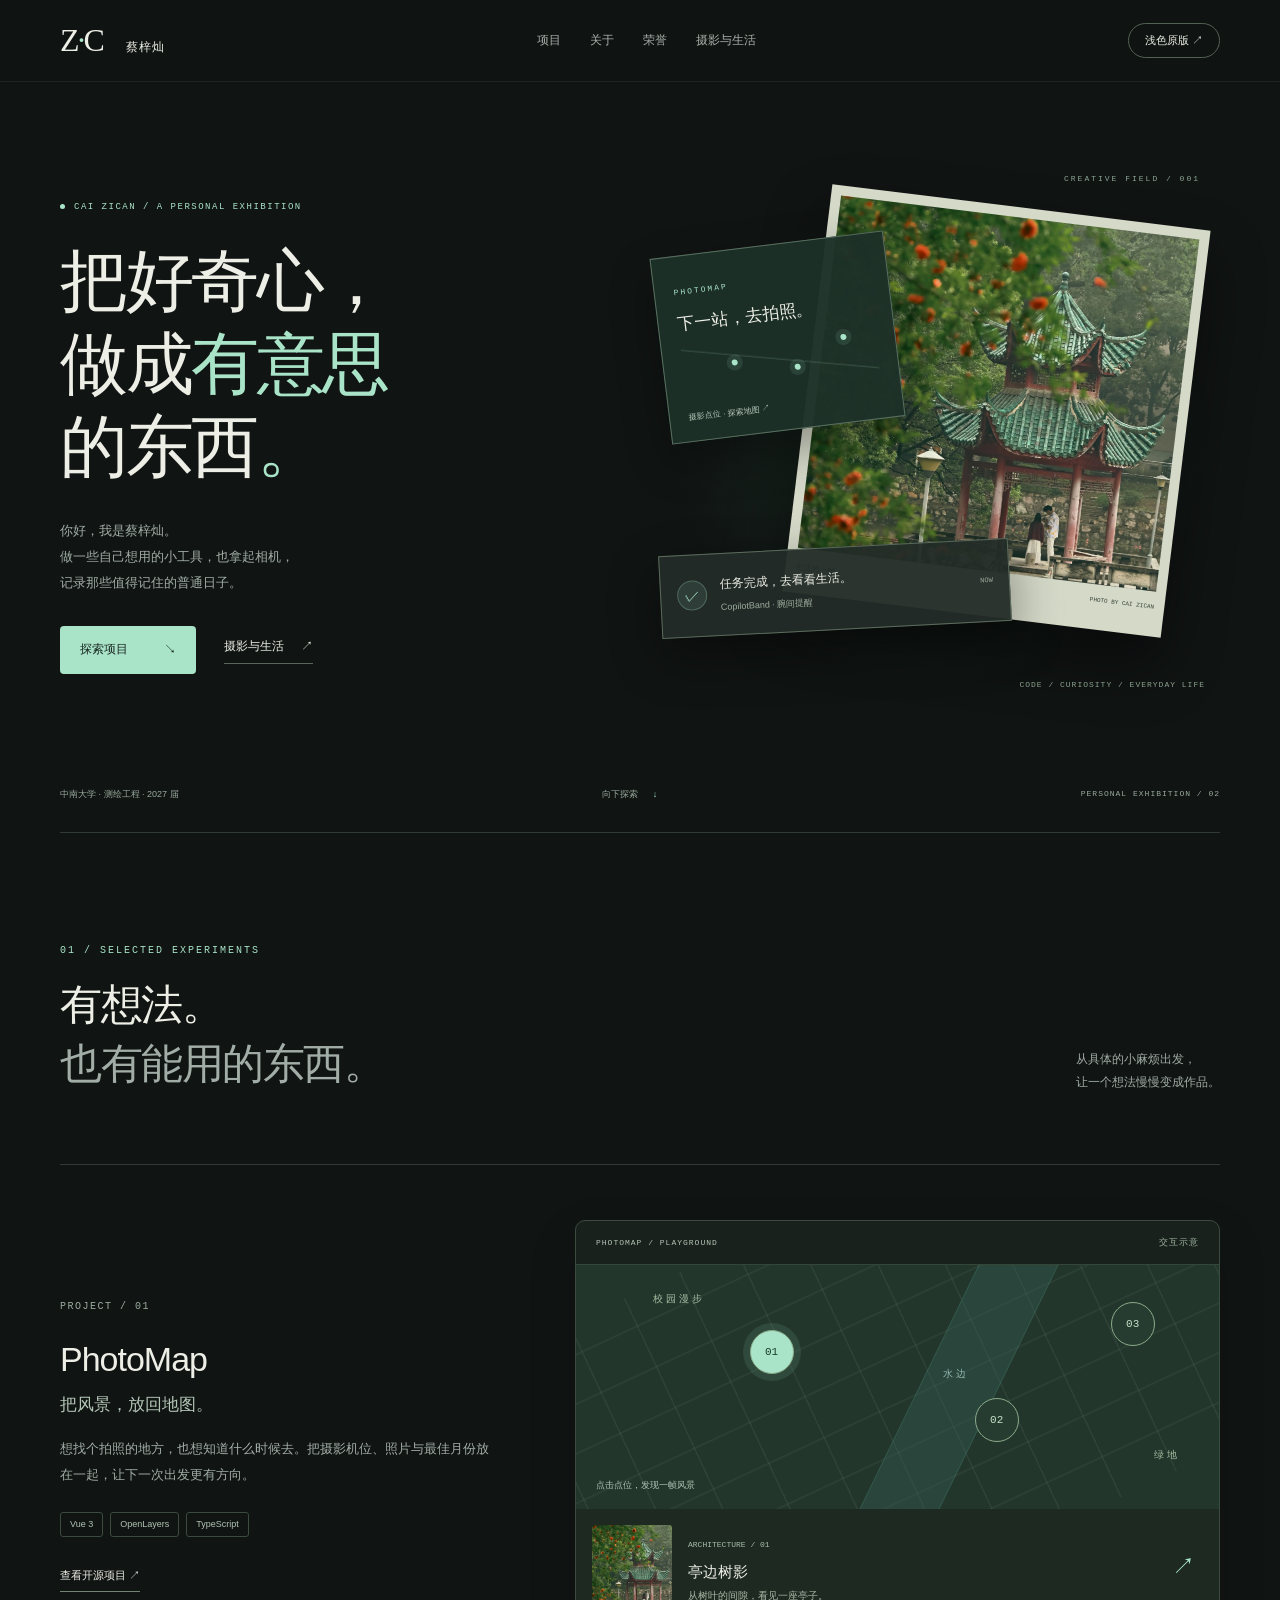
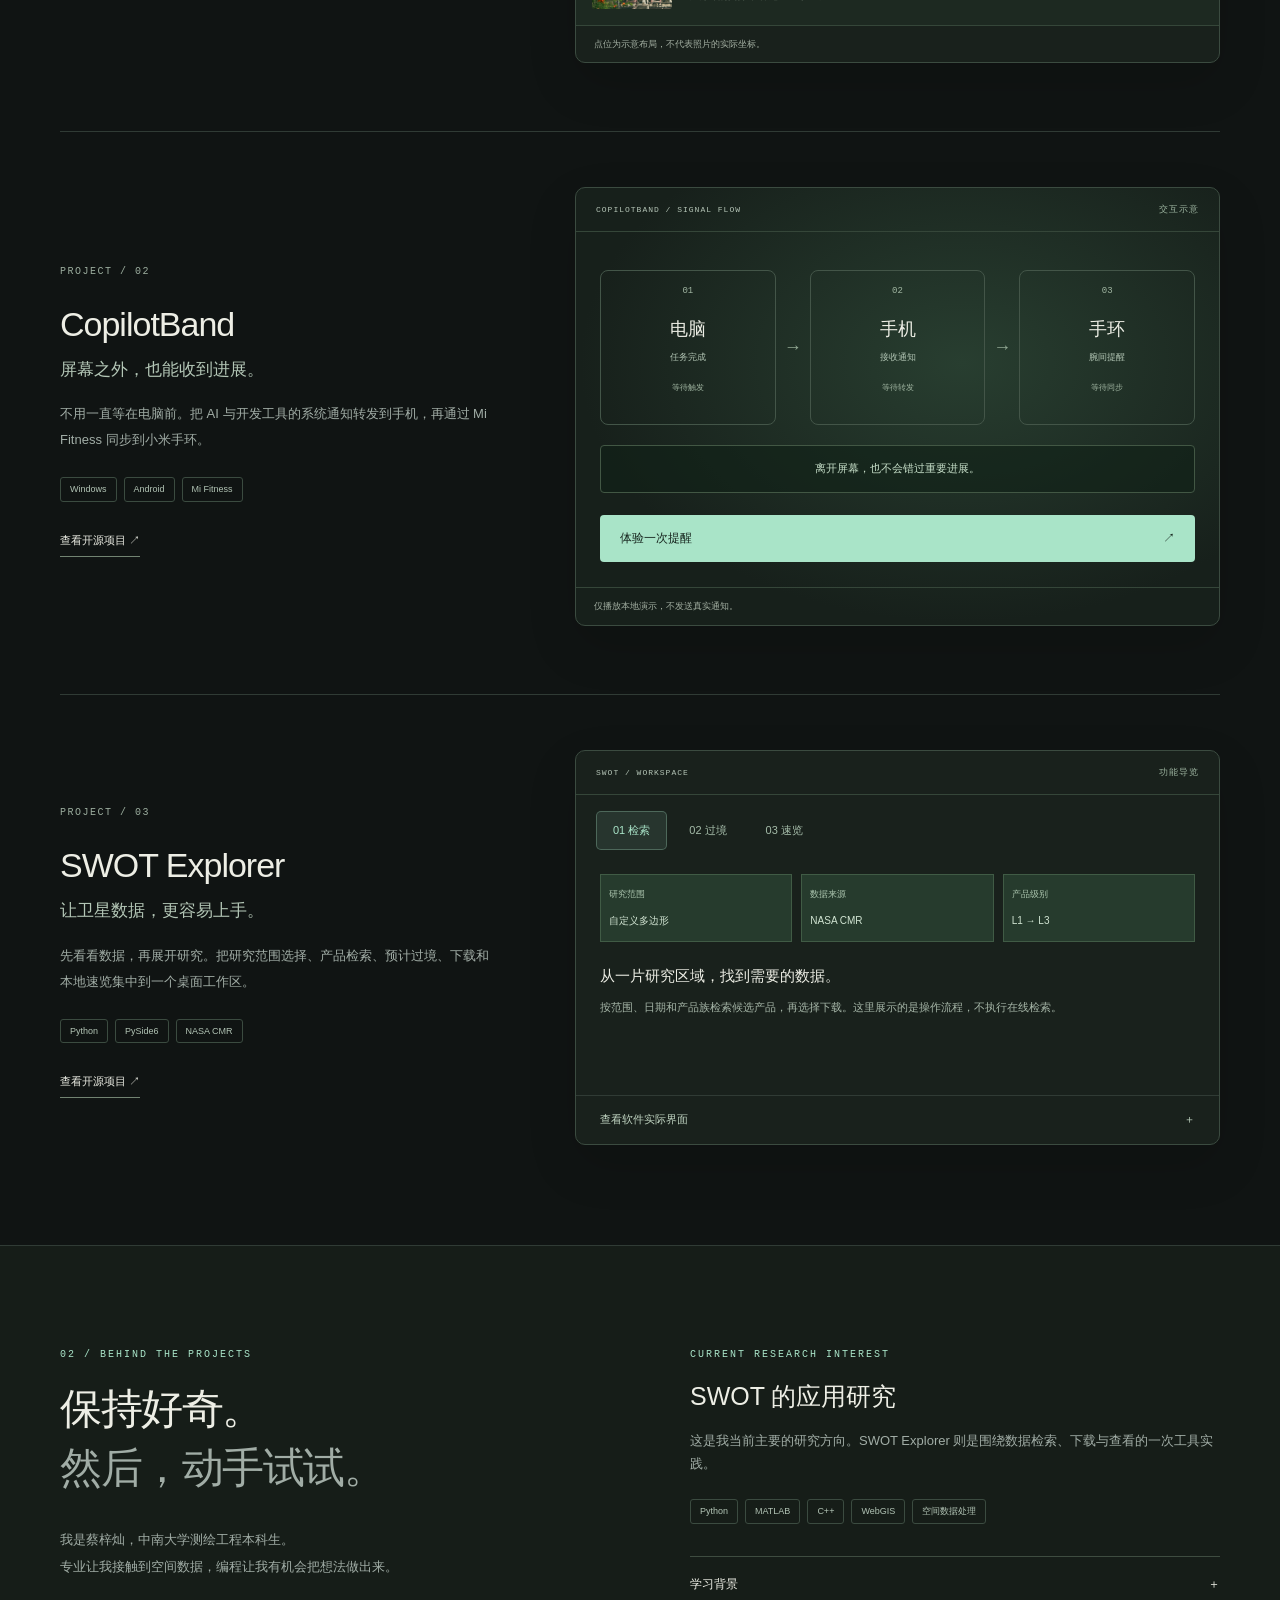
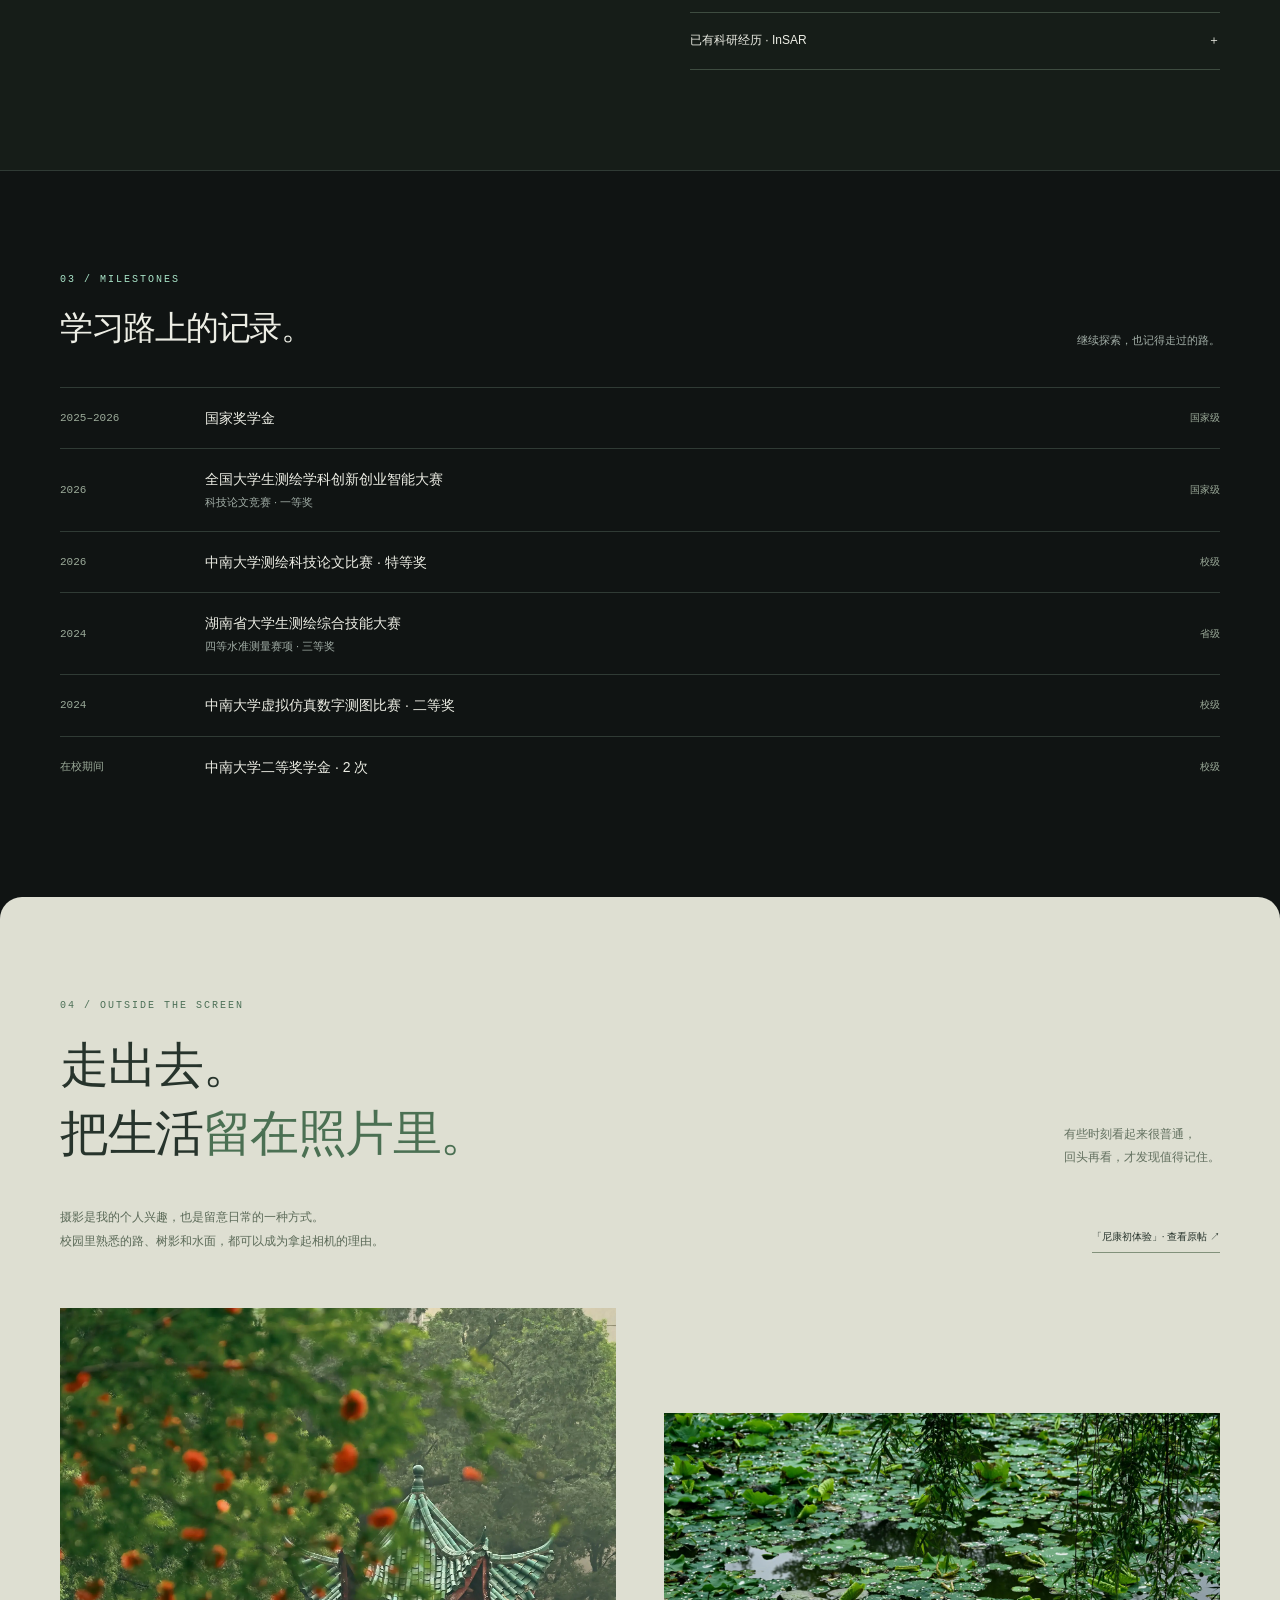
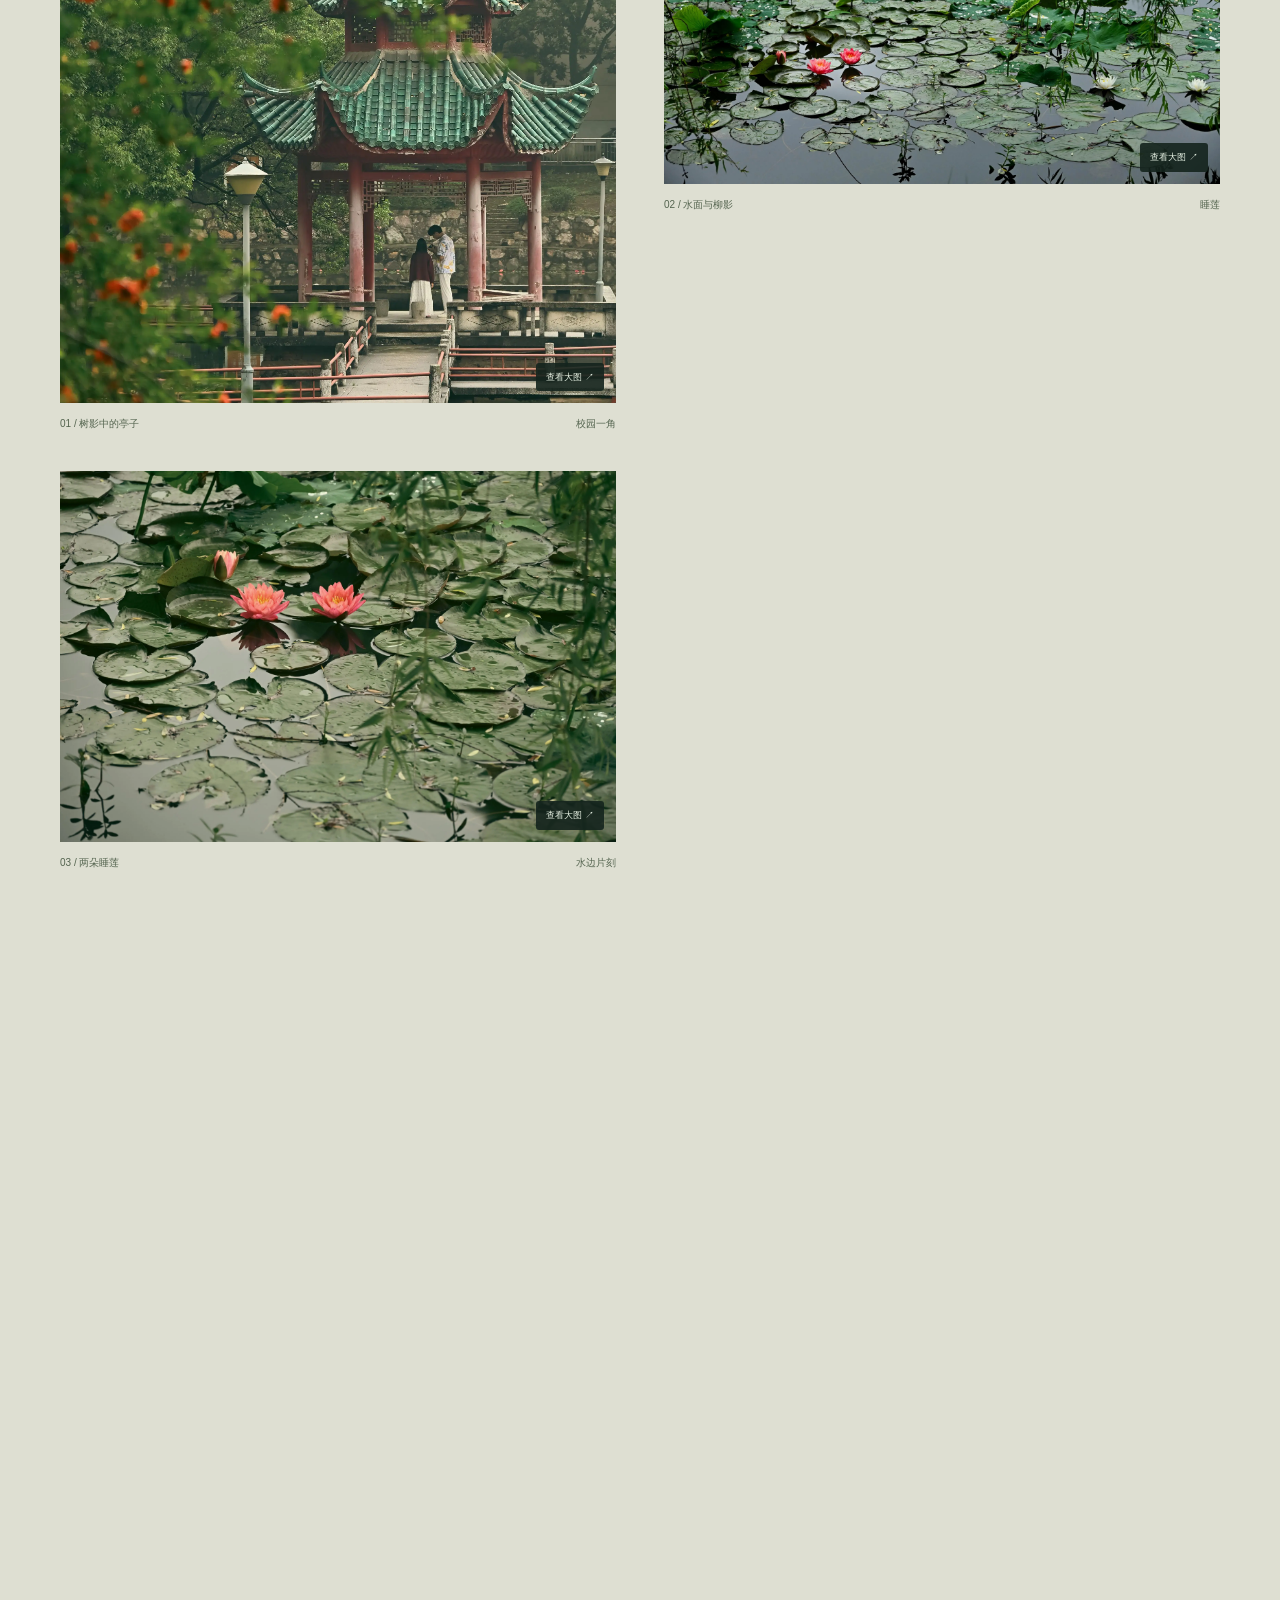
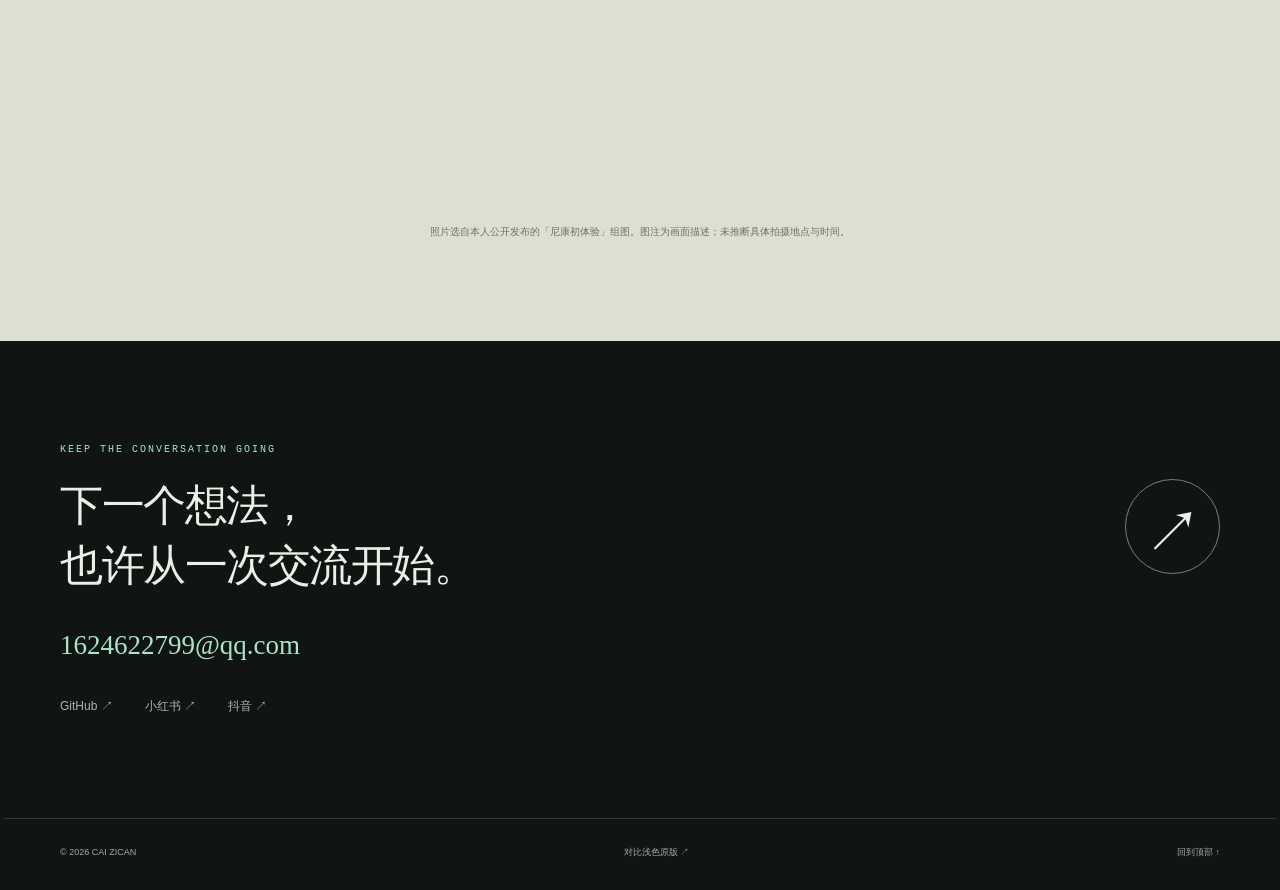
==== index.html @ 519576d7 "Publish interactive personal homepage and photography gallery" ====
<!doctype html>
<html lang="zh-CN">
<head>
<meta charset="utf-8"><meta name="viewport" content="width=device-width,initial-scale=1">
<title>蔡梓灿 · 好奇心的展厅</title><meta name="description" content="蔡梓灿的个人展厅：小工具与开源项目、SWOT 应用研究，以及摄影与生活记录。">
<meta name="theme-color" content="#101413"><link rel="icon" href="favicon.svg"><link rel="stylesheet" href="exhibition.css"><script src="exhibition.js" defer></script>
</head>
<body>
<a class="skip" href="#main">跳至正文</a><div class="reading-progress" aria-hidden="true"></div>
<header class="site-header"><a class="brand" href="#home" aria-label="蔡梓灿，回到首页">Z<span>·</span>C <small>蔡梓灿</small></a><nav aria-label="章节导航"><a href="#projects">项目</a><a href="#about">关于</a><a href="#honors">荣誉</a><a href="#life">摄影与生活</a></nav><a class="version" href="light.html">浅色原版 ↗</a></header>
<main id="main">
<section class="hero shell" id="home"><div class="hero-copy"><p class="eyebrow"><span class="dot"></span> CAI ZICAN / A PERSONAL EXHIBITION</p><h1>把好奇心，<br>做成<span class="italic">有意思</span><br>的东西<span class="mint">。</span></h1><p class="intro">你好，我是蔡梓灿。<br>做一些自己想用的小工具，也拿起相机，<br>记录那些值得记住的普通日子。</p><div class="actions"><a class="button solid" href="#projects">探索项目 <span>↘</span></a><a class="quiet-link" href="#life">摄影与生活 <span>↗</span></a></div></div>
<div class="hero-stage" aria-label="项目与摄影的分层展示"><div class="stage-coordinate mono">CREATIVE FIELD / 001</div><figure class="hero-photo" data-depth="1"><img src="photo-1.webp" alt="绿树与红花掩映中的亭子" width="2160" height="2766" fetchpriority="high"><figcaption><span>生活的一帧</span><span>PHOTO BY CAI ZICAN</span></figcaption></figure><a href="#photomap" class="floating-map" data-depth="-.7"><span class="mono">PHOTOMAP</span><strong>下一站，去拍照。</strong><div class="mini-points" aria-hidden="true"><i></i><i></i><i></i></div><span class="small">摄影点位 · 探索地图 ↗</span></a><a href="#copilotband" class="floating-notification" data-depth=".5"><span class="check">✓</span><span><b>任务完成，去看看生活。</b><small>CopilotBand · 腕间提醒</small></span><span class="mono">NOW</span></a><div class="stage-foot mono">CODE / CURIOSITY / EVERYDAY LIFE</div></div>
<div class="hero-bottom"><span>中南大学 · 测绘工程 · 2027 届</span><span class="scroll-hint">向下探索 <span>↓</span></span><span class="mono">PERSONAL EXHIBITION / 02</span></div></section>
<section class="shell section" id="projects"><div class="section-heading reveal"><div><p class="eyebrow">01 / SELECTED EXPERIMENTS</p><h2>有想法。<br><span class="muted">也有能用的东西。</span></h2></div><p>从具体的小麻烦出发，<br>让一个想法慢慢变成作品。</p></div>
<article class="project reveal" id="photomap"><div class="project-text"><span class="project-no mono">PROJECT / 01</span><h3>PhotoMap<span>把风景，放回地图。</span></h3><p>想找个拍照的地方，也想知道什么时候去。把摄影机位、照片与最佳月份放在一起，让下一次出发更有方向。</p><div class="tags"><span>Vue 3</span><span>OpenLayers</span><span>TypeScript</span></div><a class="repo-link" href="https://github.com/Cai-ZiCan/photomap" target="_blank" rel="noopener noreferrer">查看开源项目 ↗</a></div>
<div class="demo map-demo"><div class="demo-bar"><span>PHOTOMAP / PLAYGROUND</span><span class="demo-label">交互示意</span></div><div class="map-field"><div class="map-grid" aria-hidden="true"></div><span class="map-water" aria-hidden="true"></span><span class="map-area area-a">校园漫步</span><span class="map-area area-b">水边</span><span class="map-area area-c">绿地</span><div class="map-controls" role="group" aria-label="选择示意摄影点位"><button class="map-pin pin-a" data-place="0" aria-pressed="true" aria-label="查看亭边树影">01</button><button class="map-pin pin-b" data-place="1" aria-pressed="false" aria-label="查看水面睡莲">02</button><button class="map-pin pin-c" data-place="2" aria-pressed="false" aria-label="查看柳影之间">03</button></div><span class="map-instruction">点击点位，发现一帧风景</span></div><div class="place-card"><img id="place-image" src="photo-1.webp" alt="亭子与树影" width="2160" height="2766" loading="lazy"><div aria-live="polite"><span class="mono" id="place-kind">ARCHITECTURE / 01</span><h4 id="place-title">亭边树影</h4><p id="place-description">从树叶的间隙，看见一座亭子。</p></div><a href="#life" aria-label="前往摄影画廊">↗</a></div><p class="demo-note">点位为示意布局，不代表照片的实际坐标。</p></div></article>
<article class="project reveal" id="copilotband"><div class="project-text"><span class="project-no mono">PROJECT / 02</span><h3>CopilotBand<span>屏幕之外，也能收到进展。</span></h3><p>不用一直等在电脑前。把 AI 与开发工具的系统通知转发到手机，再通过 Mi Fitness 同步到小米手环。</p><div class="tags"><span>Windows</span><span>Android</span><span>Mi Fitness</span></div><a class="repo-link" href="https://github.com/Cai-ZiCan/CopilotBand" target="_blank" rel="noopener noreferrer">查看开源项目 ↗</a></div>
<div class="demo notification-demo"><div class="demo-bar"><span>COPILOTBAND / SIGNAL FLOW</span><span class="demo-label">交互示意</span></div><div class="signal-flow"><div class="device" data-step="0"><span class="device-number mono">01</span><strong>电脑</strong><small>任务完成</small><span class="device-status">等待触发</span></div><span class="connector" aria-hidden="true">→</span><div class="device" data-step="1"><span class="device-number mono">02</span><strong>手机</strong><small>接收通知</small><span class="device-status">等待转发</span></div><span class="connector" aria-hidden="true">→</span><div class="device" data-step="2"><span class="device-number mono">03</span><strong>手环</strong><small>腕间提醒</small><span class="device-status">等待同步</span></div></div><div class="notification-message" role="status" id="notification-status">离开屏幕，也不会错过重要进展。</div><button id="notify-button" class="button solid" type="button">体验一次提醒 <span>↗</span></button><p class="demo-note">仅播放本地演示，不发送真实通知。</p></div></article>
<article class="project reveal" id="swot"><div class="project-text"><span class="project-no mono">PROJECT / 03</span><h3>SWOT Explorer<span>让卫星数据，更容易上手。</span></h3><p>先看看数据，再展开研究。把研究范围选择、产品检索、预计过境、下载和本地速览集中到一个桌面工作区。</p><div class="tags"><span>Python</span><span>PySide6</span><span>NASA CMR</span></div><a class="repo-link" href="https://github.com/Cai-ZiCan/SWOT_Explorer" target="_blank" rel="noopener noreferrer">查看开源项目 ↗</a></div>
<div class="demo swot-demo"><div class="demo-bar"><span>SWOT / WORKSPACE</span><span class="demo-label">功能导览</span></div><div class="swot-tabs" role="tablist" aria-label="SWOT 功能演示"><button type="button" role="tab" id="tab-search" aria-controls="panel-search" aria-selected="true">01 检索</button><button type="button" role="tab" id="tab-orbit" aria-controls="panel-orbit" aria-selected="false" tabindex="-1">02 过境</button><button type="button" role="tab" id="tab-preview" aria-controls="panel-preview" aria-selected="false" tabindex="-1">03 速览</button></div><div class="swot-panels"><div class="swot-panel" role="tabpanel" id="panel-search" aria-labelledby="tab-search" tabindex="0"><div class="query-preview"><span>研究范围 <b>自定义多边形</b></span><span>数据来源 <b>NASA CMR</b></span><span>产品级别 <b>L1 → L3</b></span></div><h4>从一片研究区域，找到需要的数据。</h4><p>按范围、日期和产品族检索候选产品，再选择下载。这里展示的是操作流程，不执行在线检索。</p></div><div class="swot-panel" role="tabpanel" id="panel-orbit" aria-labelledby="tab-orbit" tabindex="0" hidden><div class="orbit-preview"><span>研究范围</span><span class="orbit-line"></span><span>参考轨道</span></div><h4>知道何时经过，也知道预测的边界。</h4><p>结合参考轨道查看预计过境，支持 Cycle / Pass 与时间信息。几何覆盖不保证获得有效观测。</p></div><div class="swot-panel" role="tabpanel" id="panel-preview" aria-labelledby="tab-preview" tabindex="0" hidden><div class="quality-preview"><span>变量选择</span><span>质量筛选</span><span>GIS 导出</span></div><h4>先读懂数据，再进入分析。</h4><p>速览本地产品，调整变量、质量等级和色带，按产品类型导出数据。L1B HR SLC 显示不代表逐像元地理编码。</p></div></div><details class="software-shot"><summary>查看软件实际界面 <span>＋</span></summary><figure><img src="https://raw.githubusercontent.com/Cai-ZiCan/SWOT_Explorer/main/docs/images/swot_data_explorer_main.png" alt="SWOT Explorer 实际软件界面" loading="lazy" width="960" height="640"><figcaption>项目仓库中的实际运行截图 · <a href="https://github.com/Cai-ZiCan/SWOT_Explorer" target="_blank" rel="noopener noreferrer">前往仓库查看 ↗</a></figcaption></figure></details></div></article>
</section>
<section class="about-section section" id="about"><div class="shell about-grid"><div class="reveal"><p class="eyebrow">02 / BEHIND THE PROJECTS</p><h2>保持好奇。<br><span class="muted">然后，动手试试。</span></h2><p class="about-intro">我是蔡梓灿，中南大学测绘工程本科生。<br>专业让我接触到空间数据，编程让我有机会把想法做出来。</p></div><div class="about-info reveal"><p class="eyebrow">CURRENT RESEARCH INTEREST</p><h3>SWOT 的应用研究</h3><p>这是我当前主要的研究方向。SWOT Explorer 则是围绕数据检索、下载与查看的一次工具实践。</p><div class="skills"><span>Python</span><span>MATLAB</span><span>C++</span><span>WebGIS</span><span>空间数据处理</span></div><details><summary>学习背景 <span>＋</span></summary><p>中南大学 · 地球科学与信息物理学院<br>测绘工程本科 · 2023.09—2027.06<br>加权平均 89.38 / 100，专业排名 4 / 50（截至 2026.09）。</p></details><details><summary>已有科研经历 · InSAR <span>＋</span></summary><h4>基于 ICA 的 InSAR 地表三维形变测量</h4><p>2025.04—2026.04 · 指导教师：胡俊 · 论文第二作者。<br>参与 SAR 时序处理与 GNSS 约束的大气改正，独立完成 ICA 分量识别和三维形变重构，并撰写文献综述与结果分析。</p></details></div></div></section>
<section id="honors" class="shell section honors"><div class="section-heading reveal"><div><p class="eyebrow">03 / MILESTONES</p><h2>学习路上的记录。</h2></div><span class="muted small">继续探索，也记得走过的路。</span></div><div class="honor-list">
<div class="honor reveal"><span>2025–2026</span><h3>国家奖学金</h3><span>国家级</span></div><div class="honor reveal"><span>2026</span><h3>全国大学生测绘学科创新创业智能大赛<small>科技论文竞赛 · 一等奖</small></h3><span>国家级</span></div><div class="honor reveal"><span>2026</span><h3>中南大学测绘科技论文比赛 · 特等奖</h3><span>校级</span></div><div class="honor reveal"><span>2024</span><h3>湖南省大学生测绘综合技能大赛<small>四等水准测量赛项 · 三等奖</small></h3><span>省级</span></div><div class="honor reveal"><span>2024</span><h3>中南大学虚拟仿真数字测图比赛 · 二等奖</h3><span>校级</span></div><div class="honor reveal"><span>在校期间</span><h3>中南大学二等奖学金 · 2 次</h3><span>校级</span></div></div></section>
<section id="life" class="section life"><div class="shell"><div class="section-heading reveal"><div><p class="eyebrow">04 / OUTSIDE THE SCREEN</p><h2>走出去。<br>把生活<span class="italic">留在照片里。</span></h2></div><p>有些时刻看起来很普通，<br>回头再看，才发现值得记住。</p></div><div class="gallery-intro reveal"><p>摄影是我的个人兴趣，也是留意日常的一种方式。<br>校园里熟悉的路、树影和水面，都可以成为拿起相机的理由。</p><a class="quiet-link" href="https://www.douyin.com/note/7641916467142757030" target="_blank" rel="noopener noreferrer">「尼康初体验」· 查看原帖 ↗</a></div><div class="gallery">
<figure class="photo-item portrait reveal"><a href="photo-1.webp" class="photo-open" data-photo="0" aria-label="放大照片：树影中的亭子"><img src="photo-1.webp" alt="绿树红花间的亭子" width="2160" height="2766" loading="lazy"><span class="photo-zoom">查看大图 ↗</span></a><figcaption><span>01 / 树影中的亭子</span><span>校园一角</span></figcaption></figure>
<figure class="photo-item landscape reveal"><a href="photo-2.webp" class="photo-open" data-photo="1" aria-label="放大照片：水面与柳影"><img src="photo-2.webp" alt="柳枝垂在铺满睡莲的水面上" width="3240" height="2160" loading="lazy"><span class="photo-zoom">查看大图 ↗</span></a><figcaption><span>02 / 水面与柳影</span><span>睡莲</span></figcaption></figure>
<figure class="photo-item landscape reveal"><a href="photo-3.webp" class="photo-open" data-photo="2" aria-label="放大照片：两朵睡莲"><img src="photo-3.webp" alt="绿叶间的两朵粉色睡莲" width="3240" height="2160" loading="lazy"><span class="photo-zoom">查看大图 ↗</span></a><figcaption><span>03 / 两朵睡莲</span><span>水边片刻</span></figcaption></figure>
<figure class="photo-item portrait reveal"><a href="photo-4.webp" class="photo-open" data-photo="3" aria-label="放大照片：一朵花的倒影"><img src="photo-4.webp" alt="睡莲、柳枝与水面的倒影" width="2160" height="3240" loading="lazy"><span class="photo-zoom">查看大图 ↗</span></a><figcaption><span>04 / 一朵花的倒影</span><span>日常细节</span></figcaption></figure>
<figure class="photo-item wide reveal"><a href="photo-5.webp" class="photo-open" data-photo="4" aria-label="放大照片：绿叶之间"><img src="photo-5.webp" alt="绿色浮叶之间盛开的浅色睡莲" width="3240" height="2160" loading="lazy"><span class="photo-zoom">查看大图 ↗</span></a><figcaption><span>05 / 绿叶之间</span><span>摄影 / 蔡梓灿</span></figcaption></figure></div><p class="photo-credit">照片选自本人公开发布的「尼康初体验」组图。图注为画面描述；未推断具体拍摄地点与时间。</p></div></section>
<section class="shell contact section" id="contact"><p class="eyebrow">KEEP THE CONVERSATION GOING</p><div class="contact-head"><h2>下一个想法，<br>也许从一次交流开始。</h2><a class="contact-arrow" href="mailto:1624622799@qq.com" aria-label="发送邮件给蔡梓灿">↗</a></div><a class="email" href="mailto:1624622799@qq.com">1624622799@qq.com</a><div class="social-links"><a href="https://github.com/Cai-ZiCan" target="_blank" rel="noopener noreferrer">GitHub ↗</a><a href="https://www.xiaohongshu.com/user/profile/64d9bc89000000000100ffc4" target="_blank" rel="noopener noreferrer">小红书 ↗</a><a href="https://www.douyin.com/user/MS4wLjABAAAAgTbsgI4i6gYciEA3skSuDMQubaynMPA5Y8vrwiQyVZCXJk9zfnZtE-lIKfRC1cLz" target="_blank" rel="noopener noreferrer">抖音 ↗</a></div></section>
</main><footer class="shell"><span>© 2026 CAI ZICAN</span><a href="light.html">对比浅色原版 ↗</a><a href="#home">回到顶部 ↑</a></footer>
<dialog id="lightbox" aria-labelledby="lightbox-title"><div class="lightbox-top"><span id="lightbox-count" class="mono"></span><button id="lightbox-close" type="button" aria-label="关闭大图">关闭 ×</button></div><div class="lightbox-image-wrap"><img id="lightbox-image" alt=""><p id="lightbox-error" hidden>图片暂时无法加载，请查看原帖。</p></div><div class="lightbox-bottom"><button id="photo-prev" type="button" aria-label="上一张照片">← 上一张</button><div><h3 id="lightbox-title"></h3><a href="https://www.douyin.com/note/7641916467142757030" target="_blank" rel="noopener noreferrer">原帖出处 ↗</a></div><button id="photo-next" type="button" aria-label="下一张照片">下一张 →</button></div></dialog>
<noscript><style>.swot-panel[hidden]{display:block!important}.swot-tabs,.map-controls,#notify-button{display:none}</style><p class="noscript-note">当前未启用 JavaScript，项目介绍仍可阅读，摄影作品可点击打开原图。</p></noscript>
</body></html>
---- exhibition.css ----
:root{color-scheme:dark;--bg:#101413;--ink:#edeee5;--muted:#a1ada6;--line:#303b35;--mint:#a9e4c8}*{box-sizing:border-box}html{scroll-behavior:smooth;scroll-padding-top:96px}body{margin:0;background:var(--bg);color:var(--ink);font:15px/1.8 'Segoe UI','Microsoft YaHei',sans-serif}a{color:inherit;text-decoration:none}button{font:inherit;color:inherit;cursor:pointer;border:0}a,button{touch-action:manipulation}a:focus-visible,button:focus-visible,summary:focus-visible,[tabindex]:focus-visible{outline:2px solid var(--mint);outline-offset:5px}h1,h2,h3,h4,p,figure{margin:0}h1,h2,h3,h4{line-height:1.3;font-weight:500}img{display:block;max-width:100%;height:auto}[hidden]{display:none!important}.shell{max-width:1272px;margin:auto;padding-inline:56px}.section{padding-block:100px}.mono,.eyebrow,.project-no{font-family:Consolas,monospace}.eyebrow{font-size:10px;letter-spacing:2px;color:var(--mint)}.muted{color:var(--muted)}.small{font-size:11px}.italic{font-family:Georgia,SimSun,serif;font-weight:400}.mint{color:var(--mint)}.reading-progress{position:fixed;inset:0 0 auto;height:2px;z-index:100;background:var(--mint);transform:scaleX(0);transform-origin:left}.skip{position:fixed;top:-100px;left:20px;background:var(--mint);color:var(--bg);padding:10px;z-index:101}.skip:focus{top:10px}.site-header{position:sticky;top:0;z-index:30;height:82px;padding:0 max(32px,calc((100vw - 1160px)/2));display:flex;justify-content:space-between;align-items:center;gap:25px;background:#101413ed;backdrop-filter:blur(16px);border-bottom:1px solid #ffffff10}.brand{font:32px Georgia,serif;letter-spacing:-2px}.brand>span{color:var(--mint)}.brand small{font:12px 'Microsoft YaHei',sans-serif;margin-left:17px;letter-spacing:1px}.site-header nav{display:flex;gap:29px;font-size:12px;color:#a8b1aa}.site-header nav a:hover,.site-header nav a[aria-current]{color:var(--mint)}.version{font-size:11px;border:1px solid #536153;border-radius:30px;padding:7px 16px;white-space:nowrap}.hero{display:grid;grid-template-columns:1fr 1fr;align-items:center;padding-top:65px;gap:0 40px;min-height:760px}.hero-copy{position:relative;z-index:3}.hero-copy .eyebrow{font-size:9px;letter-spacing:1.5px;display:flex;gap:9px;align-items:center}.dot{width:5px;height:5px;border-radius:50%;background:var(--mint)}h1{font-size:clamp(45px,5.3vw,70px);line-height:1.22;letter-spacing:-2.5px;margin-top:25px;font-weight:550}h1 .italic{color:var(--mint)}.intro{color:var(--muted);font-size:13px;line-height:2;margin-top:29px}.actions{display:flex;align-items:center;gap:28px;margin-top:30px}.button{display:inline-flex;align-items:center;justify-content:space-between;gap:36px;border-radius:4px;padding:13px 20px;font-size:12px;transition:background .2s,transform .2s}.solid{background:var(--mint);color:#17251e}.solid:hover{background:#c4f3d9;transform:translateY(-2px)}.quiet-link{font-size:12px;border-bottom:1px solid #59645a;padding-bottom:6px}.quiet-link span{margin-left:14px}.quiet-link:hover{color:var(--mint)}.hero-stage{position:relative;height:560px;isolation:isolate;--mx:0px;--my:0px}.hero-stage:before{content:'';position:absolute;inset:20px 0;background:radial-gradient(ellipse,#294b3880,transparent 68%);z-index:-1}.stage-coordinate{position:absolute;right:20px;top:16px;font-size:8px;letter-spacing:2px;color:#8da596}.hero-photo{position:absolute;width:68%;height:410px;left:26%;top:50px;background:#d5d9c8;padding:10px;transform:translate(var(--mx),var(--my)) rotate(7deg);box-shadow:0 30px 60px #0007}.hero-photo img{width:100%;height:355px;object-fit:cover;object-position:50% 55%}.hero-photo figcaption{display:flex;justify-content:space-between;gap:6px;font-size:8px;color:#344336;padding-top:12px}.hero-photo figcaption span:last-child{font:6px Consolas,monospace}.floating-map{position:absolute;width:235px;height:187px;left:0;top:88px;border:1px solid #597060;background:#1d3028f5;padding:19px;transform:translate(calc(var(--mx)*-.7),calc(var(--my)*-.7)) rotate(-7deg);box-shadow:0 18px 45px #0005}.floating-map>.mono{font-size:8px;letter-spacing:2px;color:var(--mint)}.floating-map strong{display:block;font-size:17px;font-weight:400;margin-top:7px}.floating-map .small{font-size:8px;color:#bacabd}.mini-points{height:51px;position:relative;background:linear-gradient(12deg,transparent 49%,#5a7e6555 50%,transparent 52%);margin:5px 0}.mini-points i{position:absolute;width:6px;height:6px;background:var(--mint);border-radius:50%;top:20px;left:25%;box-shadow:0 0 0 5px #a9e4c81a}.mini-points i:nth-child(2){left:57%;top:32px}.mini-points i:nth-child(3){left:82%;top:8px}.floating-notification{position:absolute;left:0;bottom:86px;width:350px;background:#222c27f2;border:1px solid #5a6b5b;box-shadow:0 18px 50px #0006;padding:20px 16px;display:flex;align-items:center;gap:13px;transform:translate(calc(var(--mx)*.5),calc(var(--my)*.5)) rotate(-3deg)}.check{background:#a9e4c81a;color:var(--mint);border:1px solid #a9e4c844;border-radius:50%;height:30px;width:30px;text-align:center;line-height:28px}.floating-notification b{display:block;font-size:12px;font-weight:500}.floating-notification small{display:block;font-size:9px;color:#9ead9e;margin-top:3px}.floating-notification>.mono{margin-left:auto;font-size:7px;color:#9da99b}.stage-foot{position:absolute;bottom:24px;right:15px;letter-spacing:1px;font-size:8px;color:#8ca18e}.hero-bottom{grid-column:1/-1;display:flex;align-items:center;justify-content:space-between;gap:20px;color:#99aa9c;border-bottom:1px solid var(--line);padding:29px 0 30px;margin-top:22px;font-size:9px}.hero-bottom .mono{font-size:8px;letter-spacing:1px}.scroll-hint span{margin-left:12px;color:var(--mint)}h2{font-size:42px;letter-spacing:-1.5px;margin-top:16px;line-height:1.4}.section-heading{display:flex;align-items:end;justify-content:space-between;gap:40px;margin-bottom:70px}.section-heading>p{font-size:12px;color:var(--muted);line-height:1.9}.project{display:grid;grid-template-columns:.8fr 1.2fr;gap:85px;align-items:center;padding:55px 0 68px;border-top:1px solid var(--line);scroll-margin-top:100px}.project:last-child{padding-bottom:0}.project-no{font-size:10px;letter-spacing:1.5px;color:#9bad9e}.project-text h3{font-size:34px;letter-spacing:-1px;margin:20px 0}.project-text h3>span{display:block;font-size:17px;color:#b3c6b6;margin-top:13px;letter-spacing:0}.project-text>p{font-size:13px;line-height:2;color:var(--muted)}.tags,.skills{display:flex;gap:7px;flex-wrap:wrap;margin-top:24px}.tags span,.skills span{border:1px solid #3b4b40;padding:3px 9px;border-radius:3px;font-size:9px;color:#b2c4b5}.repo-link{display:inline-block;font-size:11px;margin-top:29px;border-bottom:1px solid #718371;padding-bottom:6px}.repo-link:hover{color:var(--mint)}.demo{min-width:0;border:1px solid #3b4b40;border-radius:10px;overflow:hidden;background:#19211c;box-shadow:0 20px 50px #0002}.demo-bar{display:flex;justify-content:space-between;align-items:center;gap:12px;border-bottom:1px solid #354639;padding:15px 20px;font:8px Consolas,monospace;letter-spacing:1px;color:#b5c5b7}.demo-label{font-family:'Microsoft YaHei',sans-serif;color:#9cb39f;font-size:9px}.map-field{position:relative;height:244px;overflow:hidden;background:#23362c}.map-grid{position:absolute;inset:-30%;background:repeating-linear-gradient(0deg,transparent 0 43px,#a8c8ac14 44px 45px),repeating-linear-gradient(90deg,transparent 0 59px,#a8c8ac14 60px 61px);transform:rotate(-25deg)}.map-water{position:absolute;left:54%;width:72px;top:-60px;bottom:-60px;background:#3a68614d;transform:rotate(26deg);border-inline:1px solid #599e8a33}.map-area{position:absolute;font-size:10px;color:#a8bca2;letter-spacing:3px}.area-a{left:12%;top:25px}.area-b{left:57%;top:100px;color:#95b8b1}.area-c{right:6%;bottom:45px}.map-pin{width:44px;height:44px;border-radius:50%;background:#273c30;color:#c4e0c8;border:1px solid #8aab8b;position:absolute;font:11px Consolas,monospace;transition:background .2s,box-shadow .2s,transform .2s;z-index:2}.map-pin:hover{transform:scale(1.1)}.map-pin[aria-pressed=true]{background:var(--mint);color:#183d27;box-shadow:0 0 0 7px #a9e4c81a}.pin-a{left:27%;top:65px}.pin-b{left:62%;top:133px}.pin-c{right:10%;top:37px}.map-instruction{position:absolute;bottom:15px;left:20px;color:#b1c6b5;font-size:9px}.place-card{padding:16px;display:flex;gap:16px;align-items:center;min-height:114px;background:#1d2921}.place-card img{width:80px;height:84px;object-fit:cover;border-radius:3px;flex-shrink:0}.place-card .mono{font-size:8px;color:#a7bfa9}.place-card h4{font-size:15px;margin:7px 0 5px}.place-card p{font-size:10px;color:#acb8a6}.place-card>a{margin-left:auto;font-size:23px;color:var(--mint);padding:8px}.demo-note{font-size:9px;color:#a4b0a3;padding:10px 18px;border-top:1px solid #354639}.notification-demo{background:radial-gradient(ellipse at 60% 40%,#283e30,#17201b 70%)}.signal-flow{display:flex;align-items:center;justify-content:center;gap:8px;padding:38px 24px 20px}.device{flex:1;min-width:0;border:1px solid #435548;border-radius:8px;min-height:155px;text-align:center;padding:12px 7px;transition:background .25s,border-color .25s,box-shadow .25s}.device-number{display:block;font-size:9px;color:#a1b6a2}.device strong{font-size:18px;display:block;margin-top:14px;font-weight:500}.device small{display:block;font-size:9px;color:#b1c4b3;margin-top:4px}.device-status{font-size:8px;display:block;margin-top:15px;color:#a0b5a1}.device.active{background:#a9e4c816;border-color:#a9e4c8;box-shadow:0 0 25px #a9e4c815}.device.done .device-status{color:var(--mint)}.connector{font-size:18px;color:#92a994}.notification-message{margin:0 24px 22px;padding:13px 10px;border:1px solid #425744;background:#10211699;text-align:center;font-size:11px;min-height:48px;border-radius:4px;color:#c5ddc7}.notification-demo>.button{margin:0 24px 25px;width:calc(100% - 48px)}button:disabled{cursor:wait;opacity:.65}.swot-tabs{display:flex;padding:16px 20px 0;gap:5px}.swot-tabs button{padding:9px 16px;background:transparent;border:1px solid transparent;color:#a5bca9;border-radius:5px;font-size:11px;transition:background .2s}.swot-tabs button[aria-selected=true]{background:#a9e4c81a;color:var(--mint);border-color:#a9e4c84a}.swot-panel{padding:24px;min-height:245px}.swot-panel h4{font-size:15px;margin-top:24px}.swot-panel p{font-size:11px;color:#a5b5a7;line-height:1.9;margin-top:12px}.query-preview{display:flex;gap:9px}.query-preview>span{flex:1;background:#263b2d;padding:11px 8px;font-size:9px;color:#abc5ae;border:1px solid #405b45}.query-preview b{display:block;font-size:10px;font-weight:400;color:#d1e4d2;margin-top:9px}.orbit-preview{display:flex;align-items:center;gap:18px;min-height:65px;font-size:11px;color:#c1d9c7}.orbit-line{height:1px;flex:1;background:var(--mint);position:relative}.orbit-line:after{content:'';position:absolute;top:-4px;left:62%;width:9px;height:9px;border-radius:50%;background:var(--mint);box-shadow:0 0 0 6px #a9e4c815}.quality-preview{display:flex;gap:12px;min-height:65px;align-items:center}.quality-preview span{font-size:11px;border-bottom:2px solid #7ea487;padding:10px}.software-shot{border-top:1px solid var(--line)}summary{cursor:pointer;list-style:none}summary::-webkit-details-marker{display:none}.software-shot summary{padding:14px 24px;font-size:11px;display:flex;justify-content:space-between;color:#c0d4c1}.software-shot figure{padding:0 15px 15px}.software-shot img{width:100%;height:auto}.software-shot figcaption{font-size:9px;color:var(--muted);margin-top:10px}.software-shot figcaption a{text-decoration:underline}.about-section{background:#161d18;border-block:1px solid var(--line)}.about-grid{display:grid;grid-template-columns:1fr 1fr;gap:100px}.about-intro{color:var(--muted);font-size:13px;line-height:2.1;margin-top:28px}.about-info h3{font-size:25px;margin:16px 0}.about-info>p:not(.eyebrow){font-size:13px;color:var(--muted)}.skills{margin-bottom:32px}.about-info details{border-top:1px solid #3e4c40}.about-info details:last-child{border-bottom:1px solid #3e4c40}.about-info summary{display:flex;justify-content:space-between;font-size:12px;padding:17px 0}.about-info details p{font-size:11px;color:var(--muted);line-height:2;padding:0 0 20px}.about-info details h4{font-size:13px;margin-bottom:10px}.about-info details[open] summary span{transform:rotate(45deg)}.honors .section-heading{margin-bottom:36px}.honors h2{font-size:33px}.honor{display:grid;grid-template-columns:120px 1fr 60px;gap:25px;align-items:center;padding:21px 0;border-top:1px solid var(--line)}.honor>span{color:#9baa99;font:11px Consolas,'Microsoft YaHei',monospace}.honor>span:last-child{font-size:10px;text-align:right}.honor h3{font-size:14px;font-weight:400}.honor small{display:block;font-size:11px;color:var(--muted);margin-top:7px}.life{background:#dedfd2;color:#27342c;border-radius:22px 22px 0 0}.life .eyebrow{color:#4d7057}.life h2{font-size:49px}.life .italic{color:#4b7053}.life .section-heading{margin-bottom:36px}.life .section-heading>p{color:#62705f}.gallery-intro{display:flex;justify-content:space-between;align-items:end;gap:30px;margin-bottom:55px}.gallery-intro p{font-size:12px;color:#5b6a58;line-height:2}.gallery-intro .quiet-link{font-size:10px;border-color:#82917b}.gallery-intro .quiet-link:hover{color:#294c36}.gallery{display:grid;grid-template-columns:1fr 1fr;gap:38px 48px;align-items:start}.photo-item{min-width:0}.photo-item:nth-child(2){margin-top:105px}.photo-item:nth-child(4){margin-top:80px}.photo-item.wide{grid-column:1/-1;max-width:780px;width:100%;margin:5px auto 0}.photo-open{display:block;position:relative;overflow:hidden;background:#bdc6b4}.photo-open img{width:100%;height:auto;transition:transform .55s;object-fit:cover}.photo-item.portrait img{aspect-ratio:4/5}.photo-item.landscape img{aspect-ratio:3/2}.photo-item.wide img{aspect-ratio:16/9}.photo-open:hover img{transform:scale(1.035)}.photo-zoom{position:absolute;right:12px;bottom:12px;padding:6px 10px;border-radius:3px;background:#14241de6;color:#e3eee0;font-size:9px}.photo-item figcaption{display:flex;justify-content:space-between;font-size:10px;color:#54644f;margin-top:12px;gap:12px}.photo-credit{font-size:10px;text-align:center;color:#68745f;margin-top:35px}.contact-head{display:flex;align-items:center;justify-content:space-between;gap:35px}.contact h2{font-size:43px}.contact-arrow{font-size:58px;width:95px;height:95px;border:1px solid #6e8772;display:grid;place-items:center;border-radius:50%;transition:background .2s,color .2s}.contact-arrow:hover{background:var(--mint);color:var(--bg)}.email{display:inline-block;font:27px Georgia,serif;color:var(--mint);margin-top:35px;overflow-wrap:anywhere}.social-links{display:flex;gap:32px;margin-top:34px;font-size:12px;color:#a7b8a8}.social-links a:hover{color:var(--mint)}footer{display:flex;justify-content:space-between;gap:20px;border-top:1px solid var(--line);padding-top:25px!important;padding-bottom:30px!important;font-size:9px;color:#9fae9f}.motion-ready .reveal.pending{opacity:0;transform:translateY(18px)}.motion-ready .reveal{transition:opacity .5s ease,transform .5s ease}body.modal-open{overflow:hidden}dialog{background:#101713;border:1px solid #536a55;color:var(--ink);padding:0;width:min(1100px,94vw);max-width:94vw;height:92dvh;max-height:92dvh;border-radius:8px}dialog::backdrop{background:#050b08ed;backdrop-filter:blur(10px)}dialog[open]{display:flex;flex-direction:column}.lightbox-top{display:flex;align-items:center;justify-content:space-between;padding:15px 22px;border-bottom:1px solid #314637;font-size:11px}.lightbox-top button,.lightbox-bottom button{padding:10px 15px;border:1px solid #4f6957;border-radius:4px;background:#203328;color:#deecdf;font-size:12px}.lightbox-image-wrap{flex:1;min-height:0;padding:16px;display:flex;align-items:center;justify-content:center}.lightbox-image-wrap img{width:100%;height:100%;object-fit:contain}.lightbox-bottom{display:flex;align-items:center;justify-content:space-between;gap:20px;padding:15px 22px;border-top:1px solid #314637}.lightbox-bottom>div{text-align:center}.lightbox-bottom h3{font-size:14px}.lightbox-bottom a{font-size:10px;color:#a9c4ae;text-decoration:underline}.noscript-note{padding:15px;text-align:center;color:var(--muted);font-size:12px}.asset-error{display:block;padding:30px;font-size:12px}.image-unavailable img{display:none}.photo-open.image-unavailable{min-height:220px;display:grid;place-items:center}
@media(max-width:1000px){.shell{padding-inline:35px}.hero{gap:20px;min-height:700px}.hero-stage{height:500px}.hero-photo{height:350px;top:55px}.hero-photo img{height:298px}.floating-map{width:190px;height:170px;top:90px}.floating-map strong{font-size:15px}.floating-notification{width:290px;left:-5px;bottom:70px;gap:8px;padding:15px 12px}.floating-notification b{font-size:10px}.stage-foot{font-size:7px}.project{gap:40px;grid-template-columns:.85fr 1.15fr}.about-grid{gap:50px}.project-text h3{font-size:29px}.signal-flow{gap:5px;padding:30px 15px 20px}.section-heading h2{font-size:36px}.hero-copy .eyebrow{font-size:7px}.gallery{gap:28px}}
@media(max-width:700px){html{scroll-padding-top:80px}.shell{padding-inline:22px}.site-header{height:72px;padding:0 20px;gap:15px}.brand{font-size:26px}.brand small,.site-header .version{display:none}.site-header nav{gap:17px;font-size:10px}.hero{grid-template-columns:1fr;padding-top:40px;gap:0;min-height:0}.hero-copy .eyebrow{font-size:8px;letter-spacing:1.4px}h1{font-size:clamp(44px,10.6vw,68px);margin-top:23px;letter-spacing:-1.7px}.intro{font-size:12px;margin-top:24px}.actions{margin-top:25px;gap:24px}.button{font-size:11px;padding:12px 17px}.hero-stage{height:440px;width:min(430px,100%);margin:24px auto 0;--mx:0px!important;--my:0px!important}.hero-photo{width:60%;left:32%;top:48px;height:330px}.hero-photo img{height:278px}.hero-photo figcaption{font-size:7px}.hero-photo figcaption span:last-child{font-size:5px}.floating-map{width:180px;top:82px;left:2%;height:168px}.floating-notification{bottom:40px;left:3%;width:285px}.stage-coordinate{top:10px;font-size:7px}.stage-foot{bottom:0;right:9px;font-size:6px}.hero-bottom{padding-top:30px;padding-bottom:24px;margin-top:8px;font-size:8px}.hero-bottom>.mono{display:none}.section{padding-block:65px}.section-heading{flex-direction:column;align-items:start;gap:22px;margin-bottom:35px}.section-heading h2,h2{font-size:32px}.section-heading>p{font-size:11px}.project{grid-template-columns:1fr;gap:28px;padding:34px 0 42px}.project-text h3{font-size:32px;margin:15px 0}.project-text h3>span{font-size:17px;margin-top:10px}.project-text>p{font-size:12px}.tags{margin-top:18px}.repo-link{margin-top:20px}.demo-bar{padding:13px 16px;font-size:7px}.map-field{height:220px}.place-card{gap:12px;padding:14px}.place-card img{width:66px;height:76px}.place-card p{font-size:9px}.signal-flow{padding:25px 14px 19px;gap:6px}.device{min-height:145px;padding:10px 3px}.device strong{font-size:16px}.device small{font-size:8px}.device-status{font-size:7px}.connector{font-size:14px}.notification-message{margin-inline:16px;font-size:10px}.notification-demo>.button{width:calc(100% - 32px);margin-inline:16px}.swot-panel{padding:20px;min-height:245px}.swot-tabs{padding-inline:15px}.swot-tabs button{padding:9px 13px;font-size:10px}.query-preview{gap:6px}.query-preview>span{font-size:8px;padding:10px 6px}.query-preview b{font-size:9px}.about-grid{grid-template-columns:1fr;gap:36px}.about-intro{font-size:12px;margin-top:20px}.honors .section-heading{gap:16px}.honors h2{font-size:29px}.honor{grid-template-columns:75px 1fr 40px;gap:12px;padding:18px 0}.honor>span,.honor>span:last-child{font-size:9px}.honor h3{font-size:12px;line-height:1.7}.honor small{font-size:10px}.life{border-radius:14px 14px 0 0}.life h2{font-size:34px}.gallery-intro{flex-direction:column;align-items:start;gap:20px;margin-bottom:30px}.gallery-intro p{font-size:11px}.gallery{gap:27px 17px}.photo-item:nth-child(2){margin-top:65px}.photo-item:nth-child(4){margin-top:35px}.photo-item figcaption{font-size:8px;display:block;line-height:1.7;margin-top:8px}.photo-item figcaption span:last-child{display:none}.photo-zoom{font-size:7px;right:6px;bottom:6px;padding:4px 6px}.photo-credit{font-size:9px;text-align:left;margin-top:25px}.contact h2{font-size:28px}.contact-head{gap:18px}.contact-arrow{width:58px;height:58px;font-size:35px;flex-shrink:0}.email{font-size:24px;margin-top:27px}.social-links{font-size:11px;gap:26px}footer{font-size:8px;gap:10px;flex-wrap:wrap}.lightbox-top{padding:10px 12px}.lightbox-bottom{padding:12px 10px;gap:8px}.lightbox-bottom button{font-size:10px;padding:10px}.lightbox-bottom h3{font-size:11px}.lightbox-bottom a{font-size:9px}.lightbox-image-wrap{padding:10px}dialog{height:88dvh}}
@media(prefers-reduced-motion:reduce){html{scroll-behavior:auto}*,*:before,*:after{animation:none!important;transition:none!important}.motion-ready .reveal.pending{opacity:1;transform:none}.hero-stage{--mx:0px!important;--my:0px!important}}
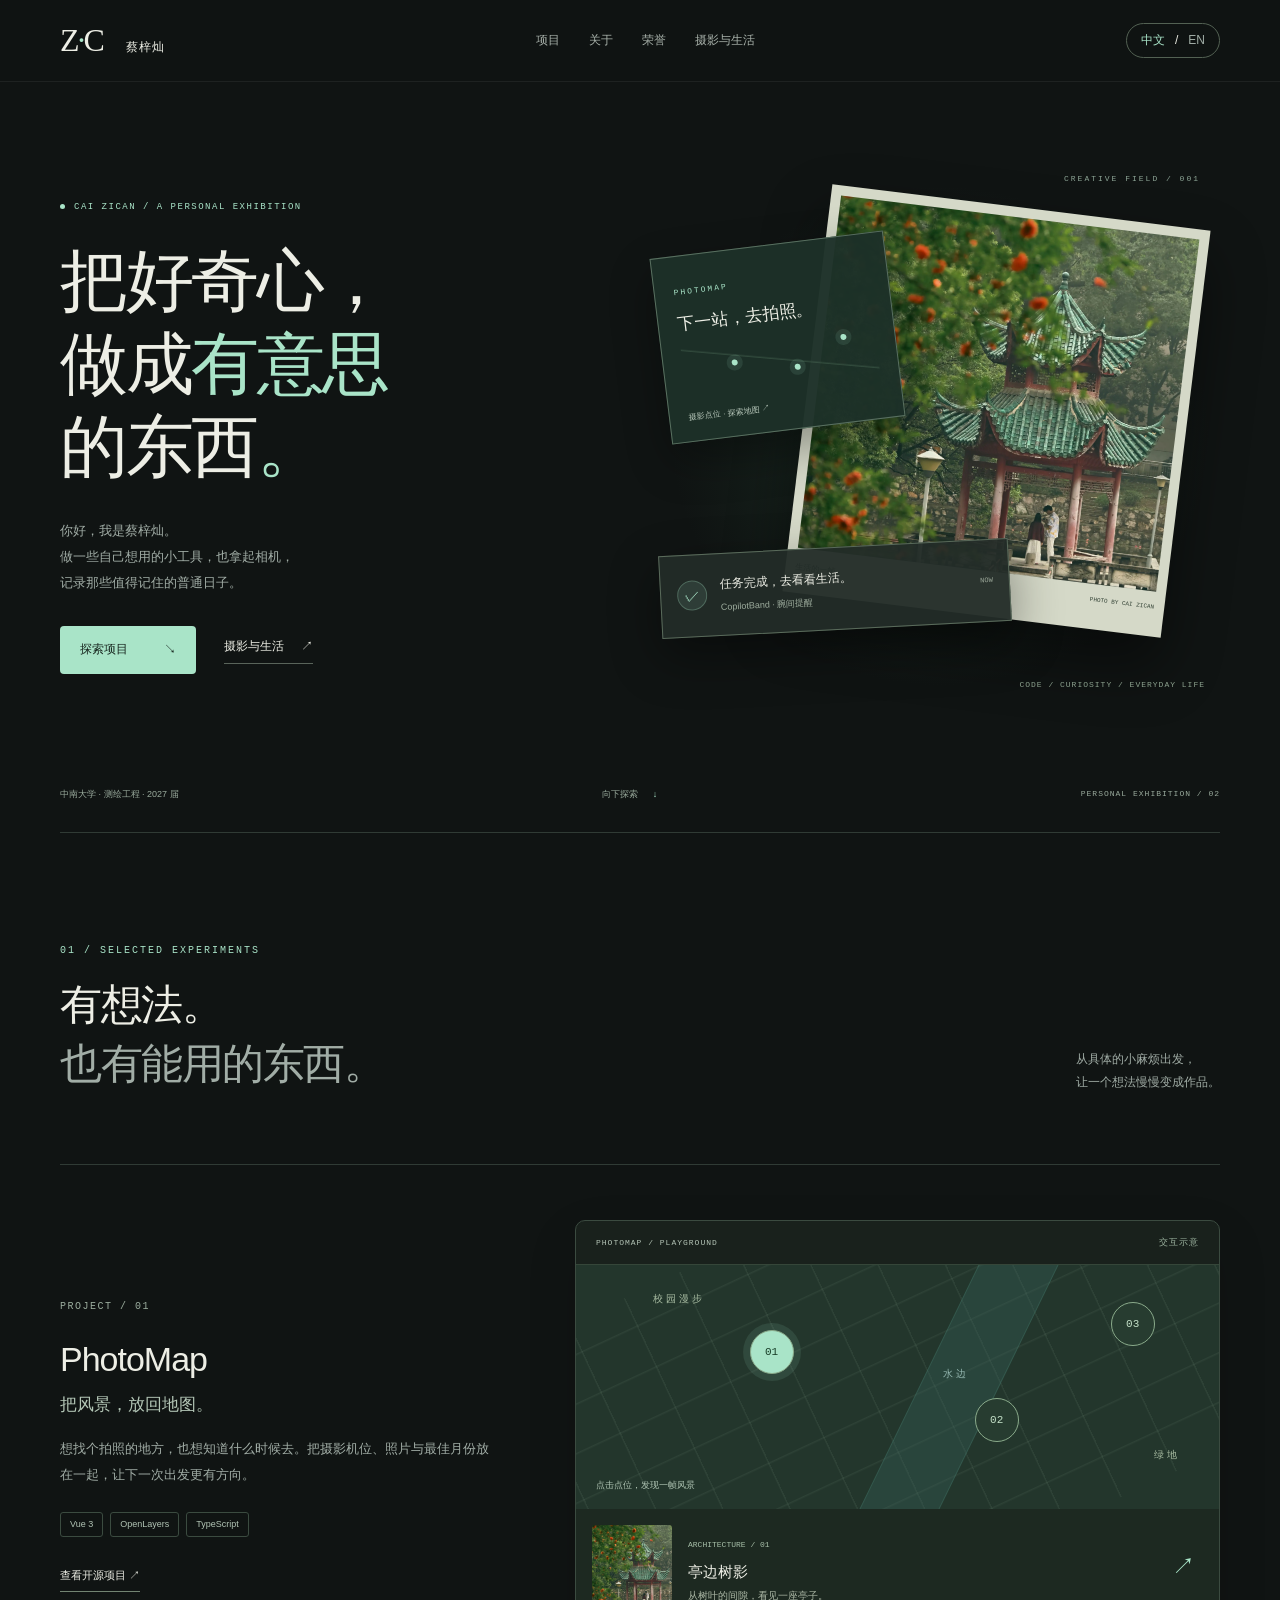
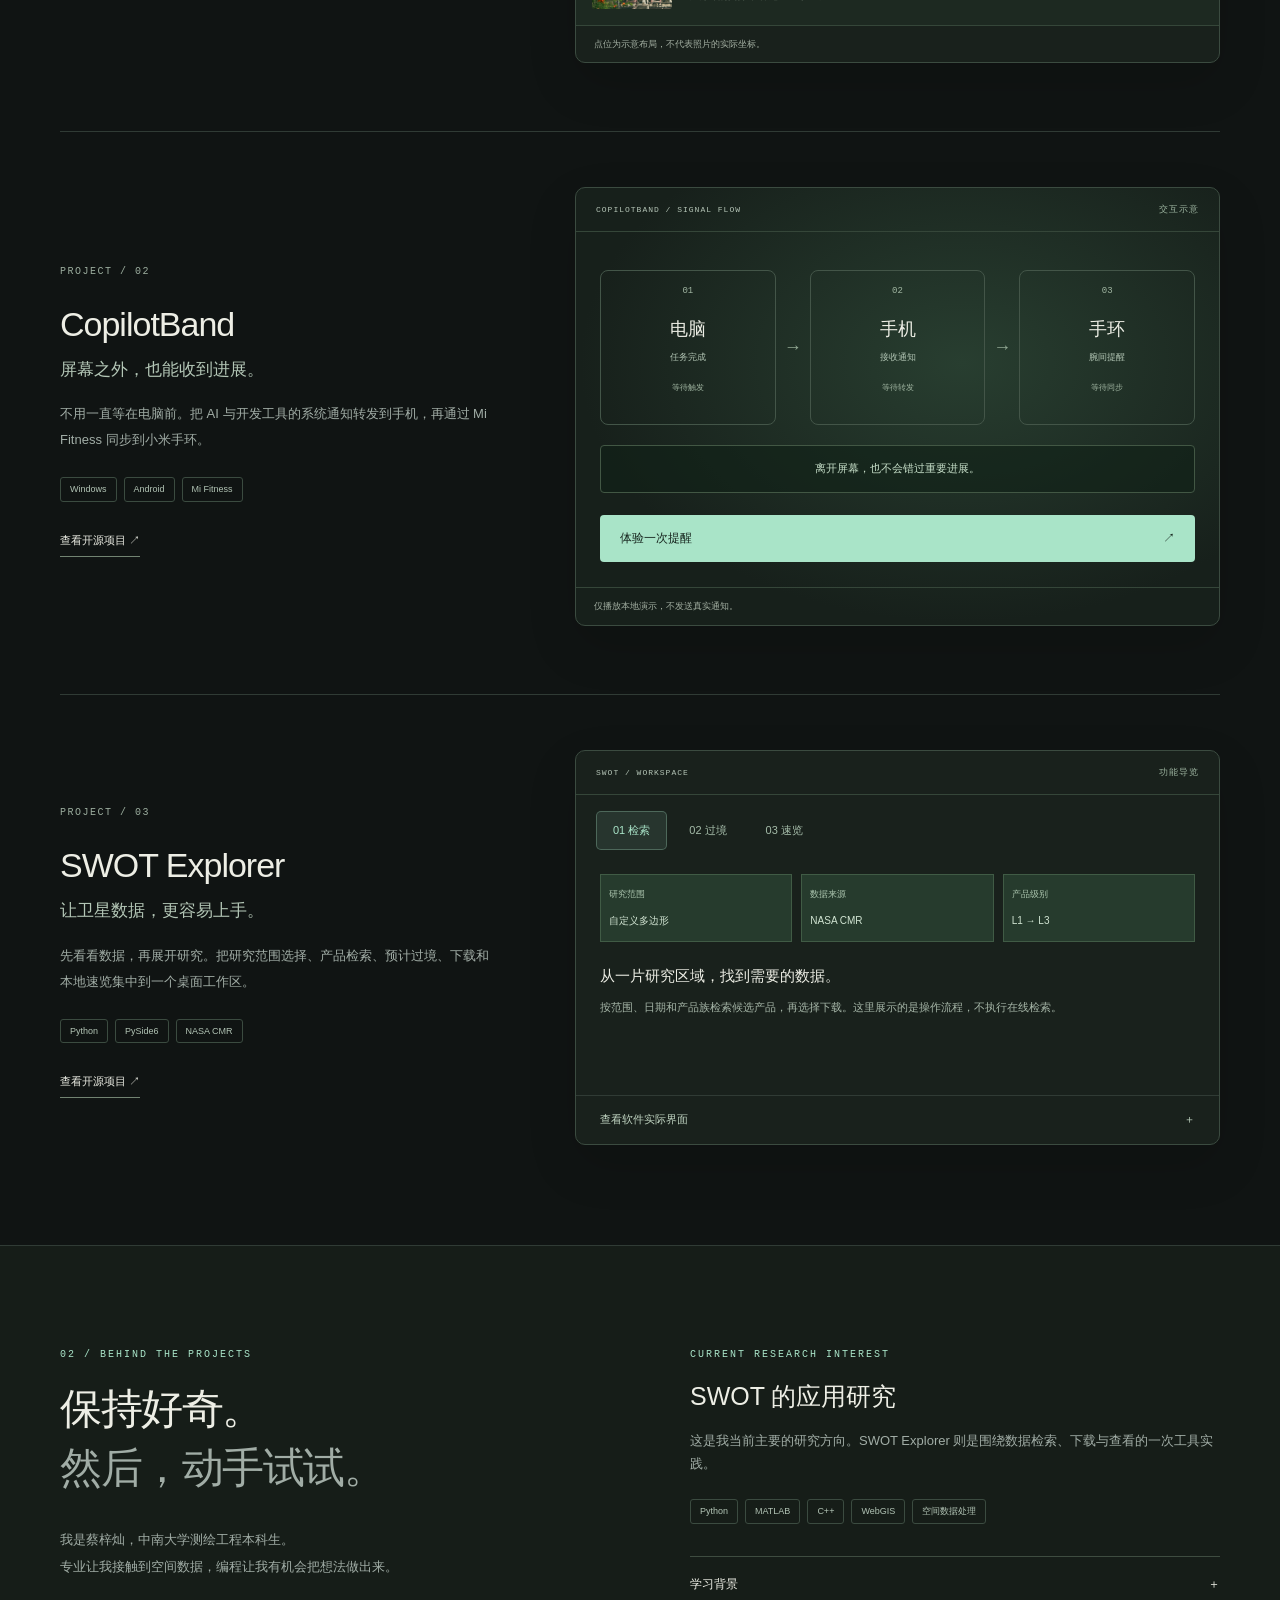
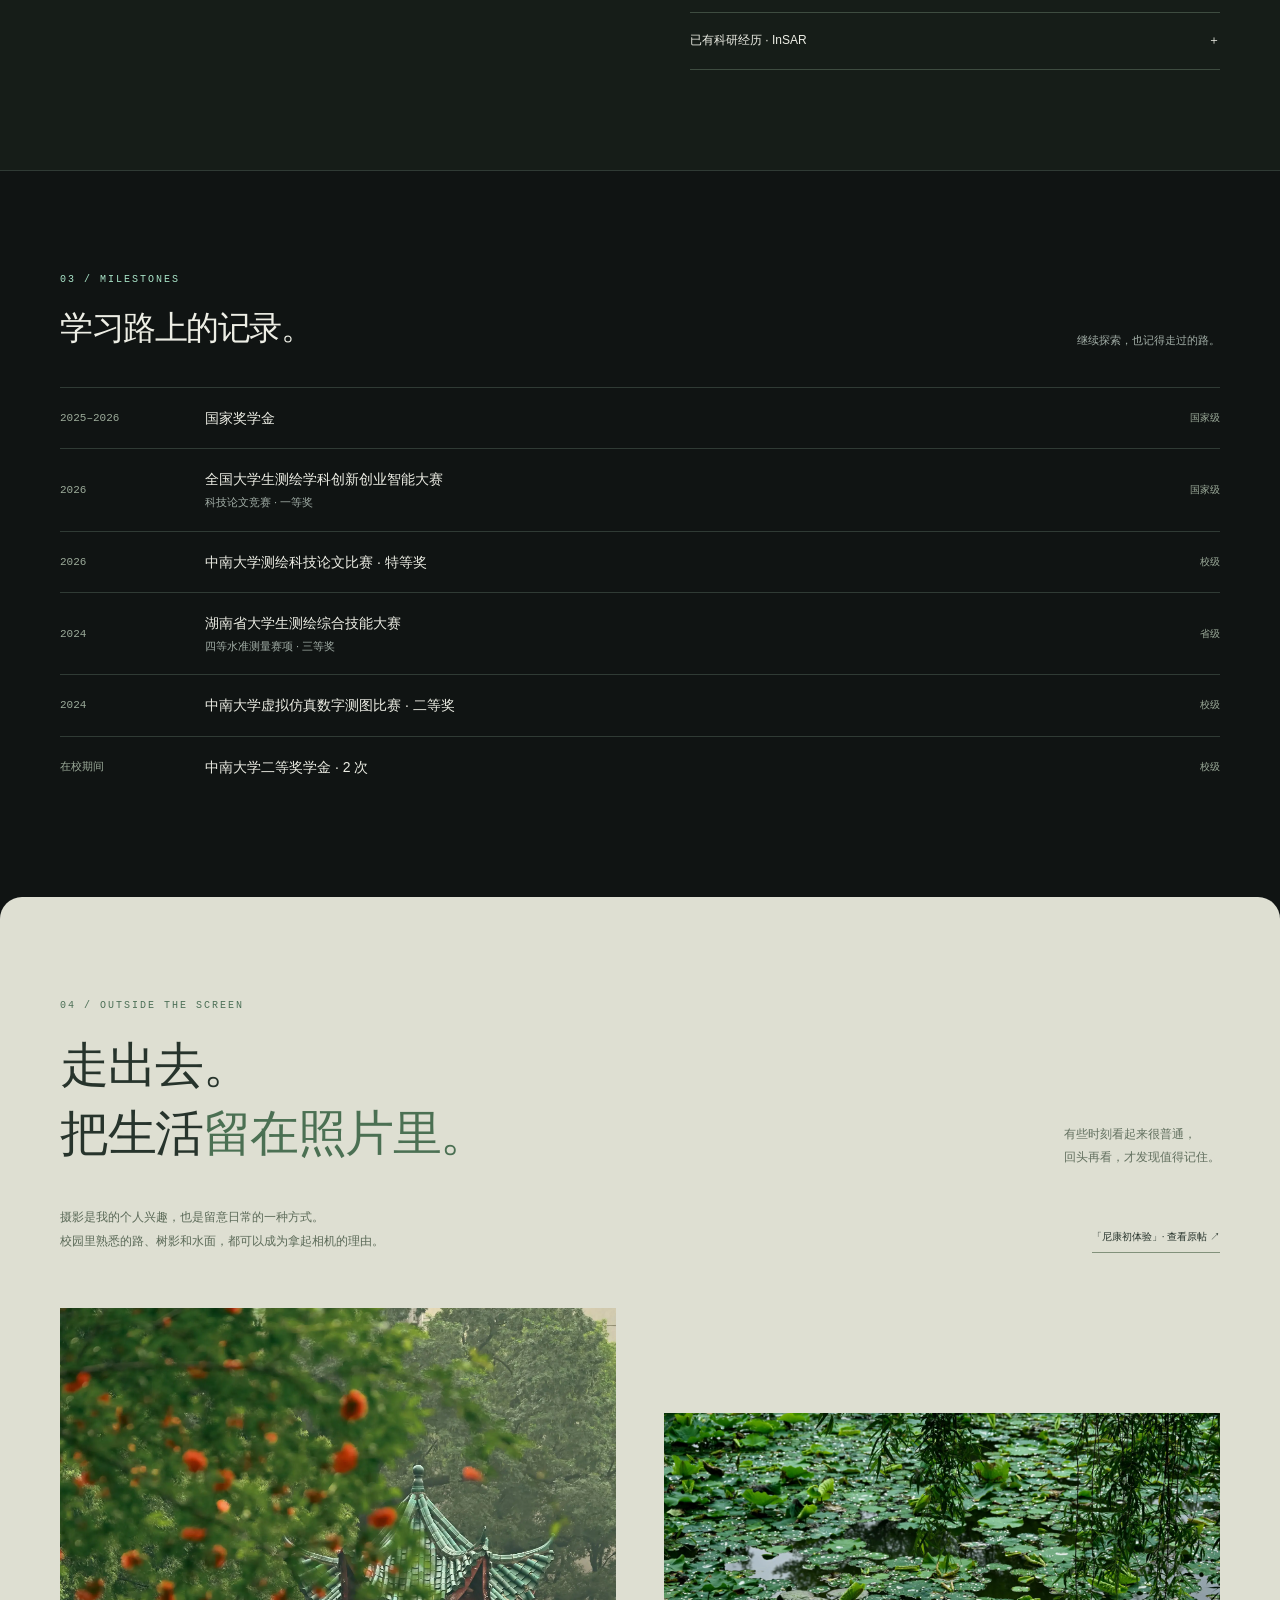
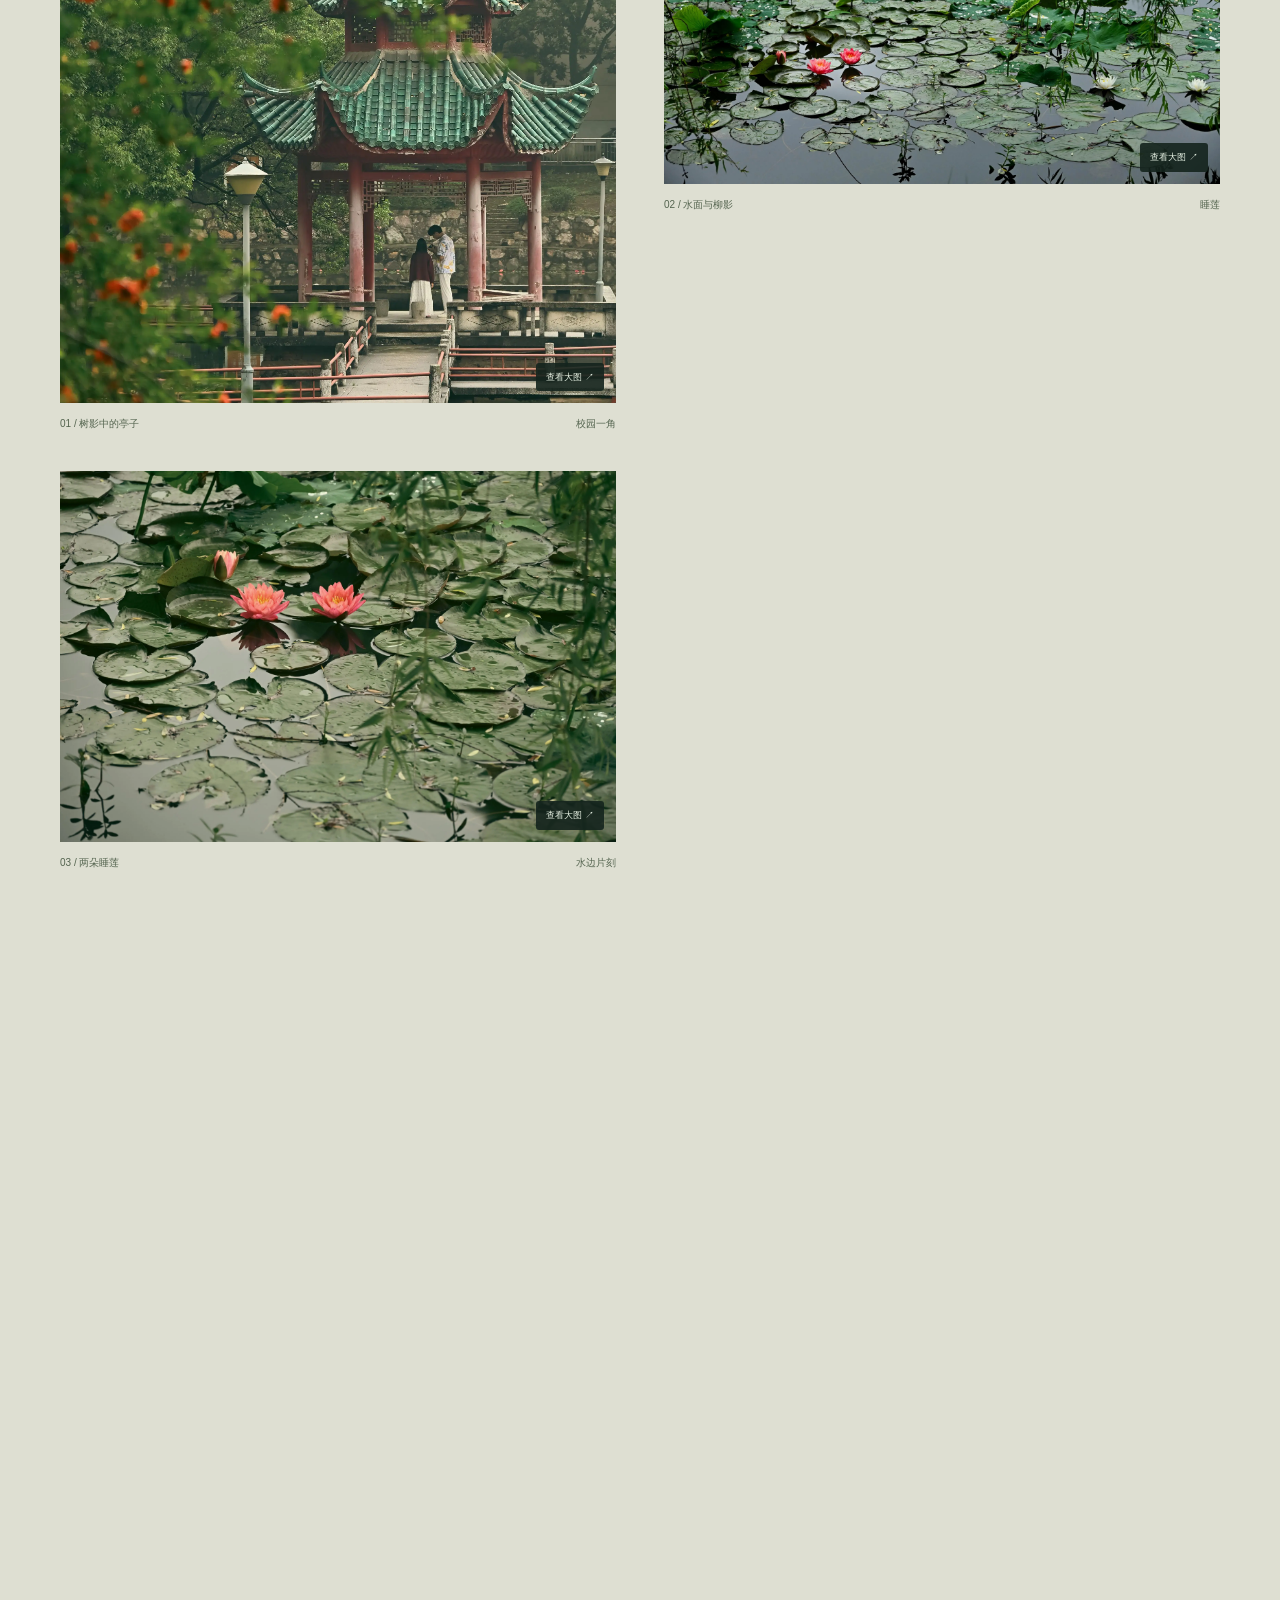
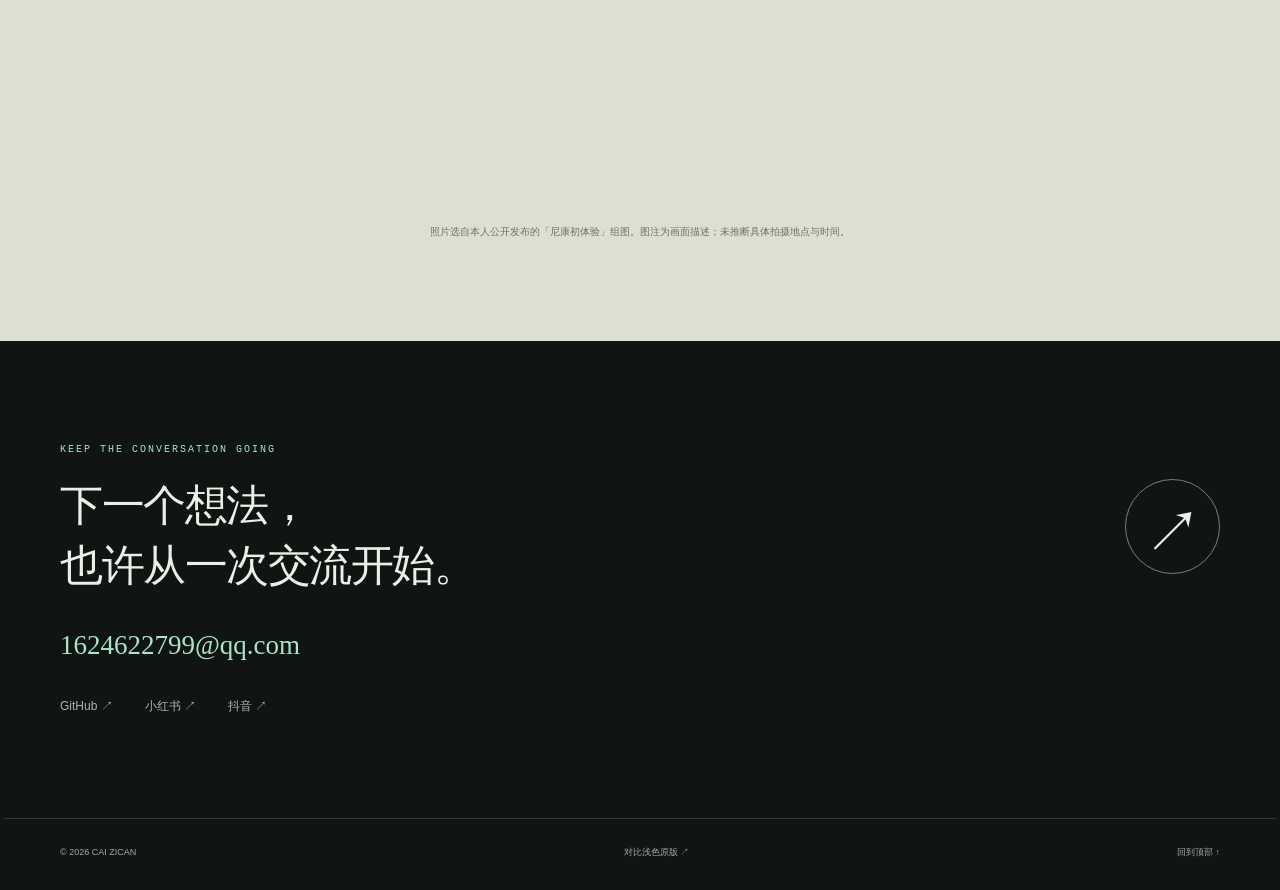
==== commit 94ecba7e: "Add English homepage and language switch" ====
--- a/index.html
+++ b/index.html
@@ -4,10 +4,10 @@
 <meta charset="utf-8"><meta name="viewport" content="width=device-width,initial-scale=1">
 <title>蔡梓灿 · 好奇心的展厅</title><meta name="description" content="蔡梓灿的个人展厅：小工具与开源项目、SWOT 应用研究，以及摄影与生活记录。">
 <meta name="theme-color" content="#101413"><link rel="icon" href="favicon.svg"><link rel="stylesheet" href="exhibition.css"><script src="exhibition.js" defer></script>
-</head>
+<link rel="alternate" hreflang="zh-CN" href="https://cai-zican.github.io/"><link rel="alternate" hreflang="en" href="https://cai-zican.github.io/en.html"></head>
 <body>
 <a class="skip" href="#main">跳至正文</a><div class="reading-progress" aria-hidden="true"></div>
-<header class="site-header"><a class="brand" href="#home" aria-label="蔡梓灿，回到首页">Z<span>·</span>C <small>蔡梓灿</small></a><nav aria-label="章节导航"><a href="#projects">项目</a><a href="#about">关于</a><a href="#honors">荣誉</a><a href="#life">摄影与生活</a></nav><a class="version" href="light.html">浅色原版 ↗</a></header>
+<header class="site-header"><a class="brand" href="#home" aria-label="蔡梓灿，回到首页">Z<span>·</span>C <small>蔡梓灿</small></a><nav aria-label="章节导航"><a href="#projects">项目</a><a href="#about">关于</a><a href="#honors">荣誉</a><a href="#life">摄影与生活</a></nav><div class="language-switch" aria-label="Language"><a href="index.html" lang="zh-CN" aria-current="page">中文</a><span aria-hidden="true">/</span><a href="en.html" lang="en" hreflang="en">EN</a></div></header>
 <main id="main">
 <section class="hero shell" id="home"><div class="hero-copy"><p class="eyebrow"><span class="dot"></span> CAI ZICAN / A PERSONAL EXHIBITION</p><h1>把好奇心，<br>做成<span class="italic">有意思</span><br>的东西<span class="mint">。</span></h1><p class="intro">你好，我是蔡梓灿。<br>做一些自己想用的小工具，也拿起相机，<br>记录那些值得记住的普通日子。</p><div class="actions"><a class="button solid" href="#projects">探索项目 <span>↘</span></a><a class="quiet-link" href="#life">摄影与生活 <span>↗</span></a></div></div>
 <div class="hero-stage" aria-label="项目与摄影的分层展示"><div class="stage-coordinate mono">CREATIVE FIELD / 001</div><figure class="hero-photo" data-depth="1"><img src="photo-1.webp" alt="绿树与红花掩映中的亭子" width="2160" height="2766" fetchpriority="high"><figcaption><span>生活的一帧</span><span>PHOTO BY CAI ZICAN</span></figcaption></figure><a href="#photomap" class="floating-map" data-depth="-.7"><span class="mono">PHOTOMAP</span><strong>下一站，去拍照。</strong><div class="mini-points" aria-hidden="true"><i></i><i></i><i></i></div><span class="small">摄影点位 · 探索地图 ↗</span></a><a href="#copilotband" class="floating-notification" data-depth=".5"><span class="check">✓</span><span><b>任务完成，去看看生活。</b><small>CopilotBand · 腕间提醒</small></span><span class="mono">NOW</span></a><div class="stage-foot mono">CODE / CURIOSITY / EVERYDAY LIFE</div></div>
--- a/exhibition.css
+++ b/exhibition.css
@@ -2,3 +2,8 @@
 @media(max-width:1000px){.shell{padding-inline:35px}.hero{gap:20px;min-height:700px}.hero-stage{height:500px}.hero-photo{height:350px;top:55px}.hero-photo img{height:298px}.floating-map{width:190px;height:170px;top:90px}.floating-map strong{font-size:15px}.floating-notification{width:290px;left:-5px;bottom:70px;gap:8px;padding:15px 12px}.floating-notification b{font-size:10px}.stage-foot{font-size:7px}.project{gap:40px;grid-template-columns:.85fr 1.15fr}.about-grid{gap:50px}.project-text h3{font-size:29px}.signal-flow{gap:5px;padding:30px 15px 20px}.section-heading h2{font-size:36px}.hero-copy .eyebrow{font-size:7px}.gallery{gap:28px}}
 @media(max-width:700px){html{scroll-padding-top:80px}.shell{padding-inline:22px}.site-header{height:72px;padding:0 20px;gap:15px}.brand{font-size:26px}.brand small,.site-header .version{display:none}.site-header nav{gap:17px;font-size:10px}.hero{grid-template-columns:1fr;padding-top:40px;gap:0;min-height:0}.hero-copy .eyebrow{font-size:8px;letter-spacing:1.4px}h1{font-size:clamp(44px,10.6vw,68px);margin-top:23px;letter-spacing:-1.7px}.intro{font-size:12px;margin-top:24px}.actions{margin-top:25px;gap:24px}.button{font-size:11px;padding:12px 17px}.hero-stage{height:440px;width:min(430px,100%);margin:24px auto 0;--mx:0px!important;--my:0px!important}.hero-photo{width:60%;left:32%;top:48px;height:330px}.hero-photo img{height:278px}.hero-photo figcaption{font-size:7px}.hero-photo figcaption span:last-child{font-size:5px}.floating-map{width:180px;top:82px;left:2%;height:168px}.floating-notification{bottom:40px;left:3%;width:285px}.stage-coordinate{top:10px;font-size:7px}.stage-foot{bottom:0;right:9px;font-size:6px}.hero-bottom{padding-top:30px;padding-bottom:24px;margin-top:8px;font-size:8px}.hero-bottom>.mono{display:none}.section{padding-block:65px}.section-heading{flex-direction:column;align-items:start;gap:22px;margin-bottom:35px}.section-heading h2,h2{font-size:32px}.section-heading>p{font-size:11px}.project{grid-template-columns:1fr;gap:28px;padding:34px 0 42px}.project-text h3{font-size:32px;margin:15px 0}.project-text h3>span{font-size:17px;margin-top:10px}.project-text>p{font-size:12px}.tags{margin-top:18px}.repo-link{margin-top:20px}.demo-bar{padding:13px 16px;font-size:7px}.map-field{height:220px}.place-card{gap:12px;padding:14px}.place-card img{width:66px;height:76px}.place-card p{font-size:9px}.signal-flow{padding:25px 14px 19px;gap:6px}.device{min-height:145px;padding:10px 3px}.device strong{font-size:16px}.device small{font-size:8px}.device-status{font-size:7px}.connector{font-size:14px}.notification-message{margin-inline:16px;font-size:10px}.notification-demo>.button{width:calc(100% - 32px);margin-inline:16px}.swot-panel{padding:20px;min-height:245px}.swot-tabs{padding-inline:15px}.swot-tabs button{padding:9px 13px;font-size:10px}.query-preview{gap:6px}.query-preview>span{font-size:8px;padding:10px 6px}.query-preview b{font-size:9px}.about-grid{grid-template-columns:1fr;gap:36px}.about-intro{font-size:12px;margin-top:20px}.honors .section-heading{gap:16px}.honors h2{font-size:29px}.honor{grid-template-columns:75px 1fr 40px;gap:12px;padding:18px 0}.honor>span,.honor>span:last-child{font-size:9px}.honor h3{font-size:12px;line-height:1.7}.honor small{font-size:10px}.life{border-radius:14px 14px 0 0}.life h2{font-size:34px}.gallery-intro{flex-direction:column;align-items:start;gap:20px;margin-bottom:30px}.gallery-intro p{font-size:11px}.gallery{gap:27px 17px}.photo-item:nth-child(2){margin-top:65px}.photo-item:nth-child(4){margin-top:35px}.photo-item figcaption{font-size:8px;display:block;line-height:1.7;margin-top:8px}.photo-item figcaption span:last-child{display:none}.photo-zoom{font-size:7px;right:6px;bottom:6px;padding:4px 6px}.photo-credit{font-size:9px;text-align:left;margin-top:25px}.contact h2{font-size:28px}.contact-head{gap:18px}.contact-arrow{width:58px;height:58px;font-size:35px;flex-shrink:0}.email{font-size:24px;margin-top:27px}.social-links{font-size:11px;gap:26px}footer{font-size:8px;gap:10px;flex-wrap:wrap}.lightbox-top{padding:10px 12px}.lightbox-bottom{padding:12px 10px;gap:8px}.lightbox-bottom button{font-size:10px;padding:10px}.lightbox-bottom h3{font-size:11px}.lightbox-bottom a{font-size:9px}.lightbox-image-wrap{padding:10px}dialog{height:88dvh}}
 @media(prefers-reduced-motion:reduce){html{scroll-behavior:auto}*,*:before,*:after{animation:none!important;transition:none!important}.motion-ready .reveal.pending{opacity:1;transform:none}.hero-stage{--mx:0px!important;--my:0px!important}}
+
+/* Language control remains visible on compact screens. */
+.language-switch{display:flex;gap:10px;align-items:center;white-space:nowrap;font-size:12px;border:1px solid #536153;border-radius:30px;padding:6px 14px}.language-switch a{color:var(--muted)}.language-switch a[aria-current],.language-switch a:hover{color:var(--mint)}
+html[lang=en] h1{font-size:clamp(44px,5.2vw,68px);letter-spacing:-2px}html[lang=en] h2{font-size:clamp(29px,3.4vw,43px)}html[lang=en] .project-text h3>span{font-size:21px}html[lang=en] .hero-bottom{gap:20px}html[lang=en] .honor{grid-template-columns:110px 1fr 80px}html[lang=en] .honor h3{line-height:1.55}html[lang=en] .floating-notification b{font-size:12px}html[lang=en] .hero-photo figcaption{font-size:7px}html[lang=en] .demo-bar{flex-wrap:wrap;gap:8px}
+@media(max-width:700px){.site-header{height:auto;min-height:76px;display:grid;grid-template-columns:1fr auto;gap:10px;padding:12px 22px}.site-header nav{grid-row:2;grid-column:1/-1;justify-content:space-between;gap:12px;font-size:11px}.language-switch{grid-row:1;grid-column:2;font-size:11px;padding:4px 12px}html{scroll-padding-top:108px}html[lang=en] h1{font-size:clamp(42px,10vw,62px)}html[lang=en] .honor{grid-template-columns:65px 1fr;gap:10px}html[lang=en] .honor>span:last-child{grid-column:2}html[lang=en] .hero-bottom{flex-wrap:wrap}html[lang=en] .project-text h3>span{font-size:18px}html[lang=en] .hero-photo figcaption span:last-child{display:none}html[lang=en] .intro br{display:none}html[lang=en] .actions{gap:18px}html[lang=en] .quiet-link{font-size:11px}html[lang=en] .query-preview b{overflow-wrap:anywhere}}
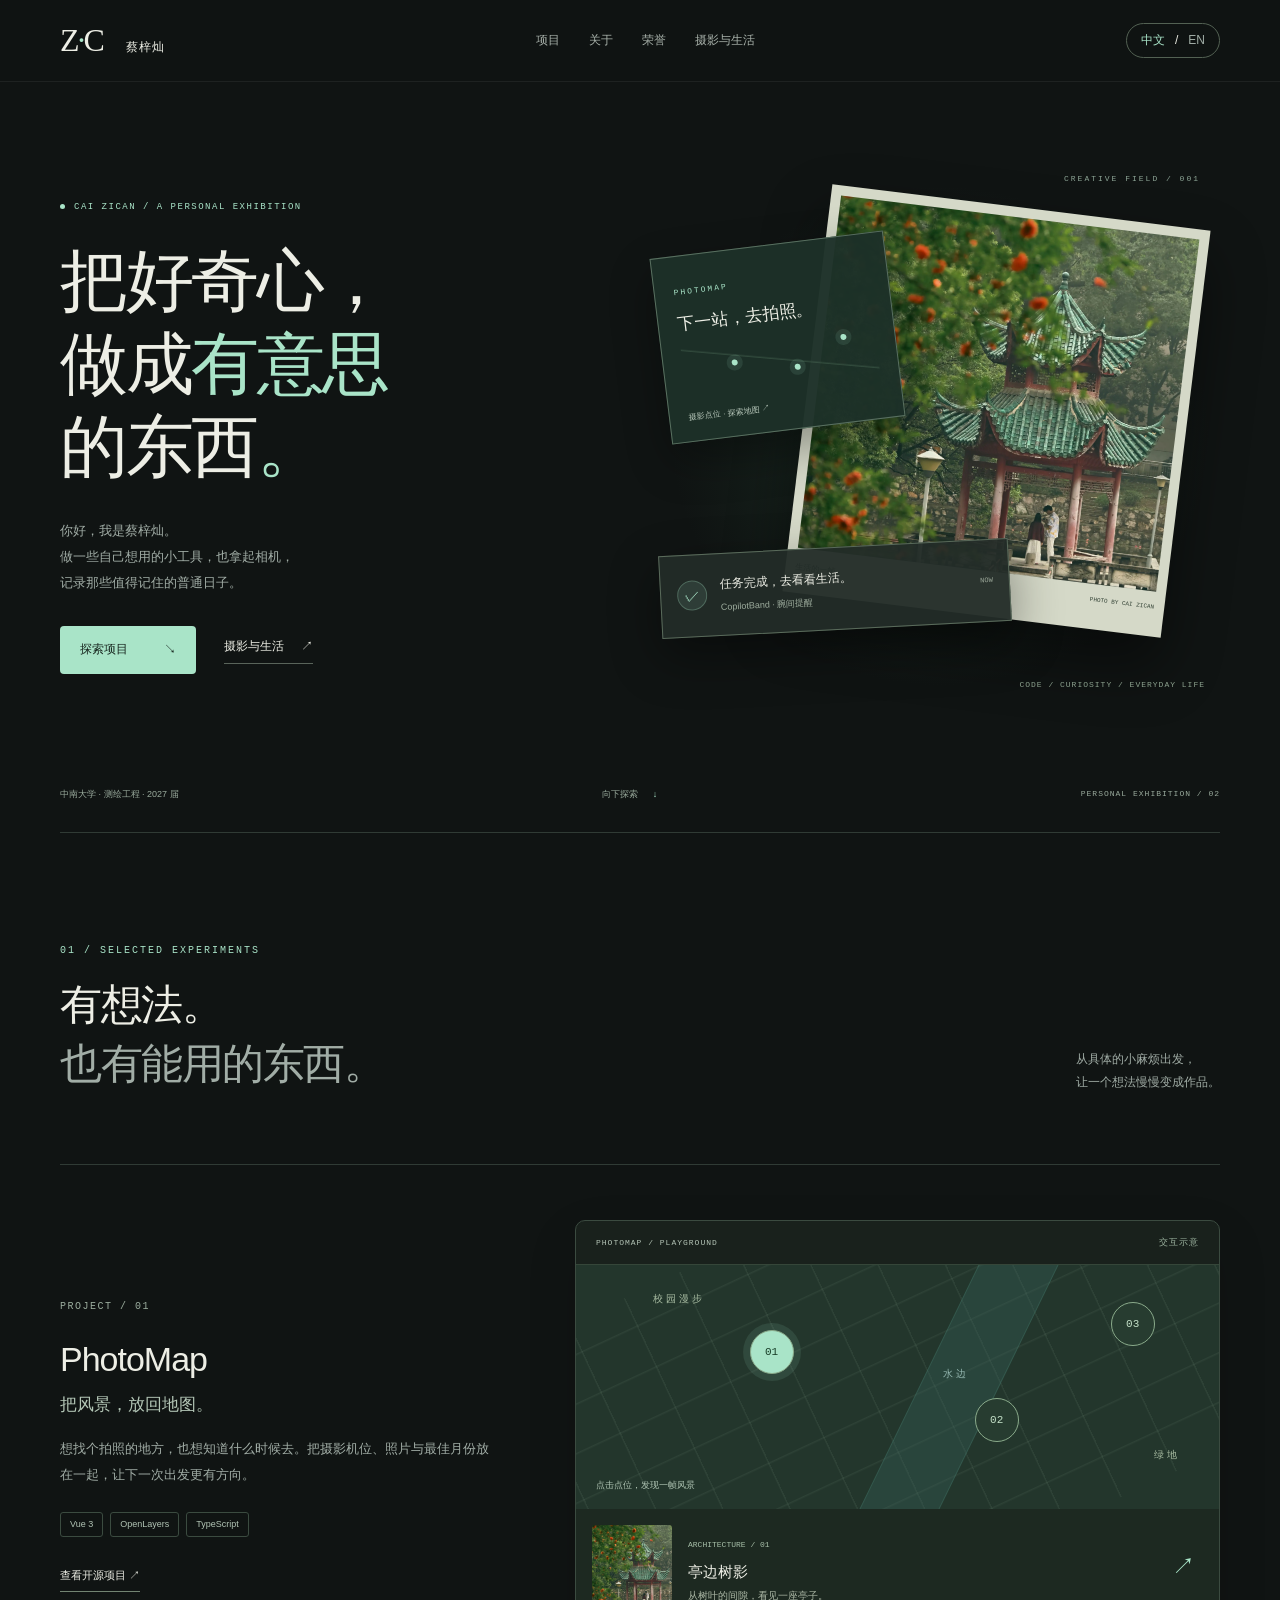
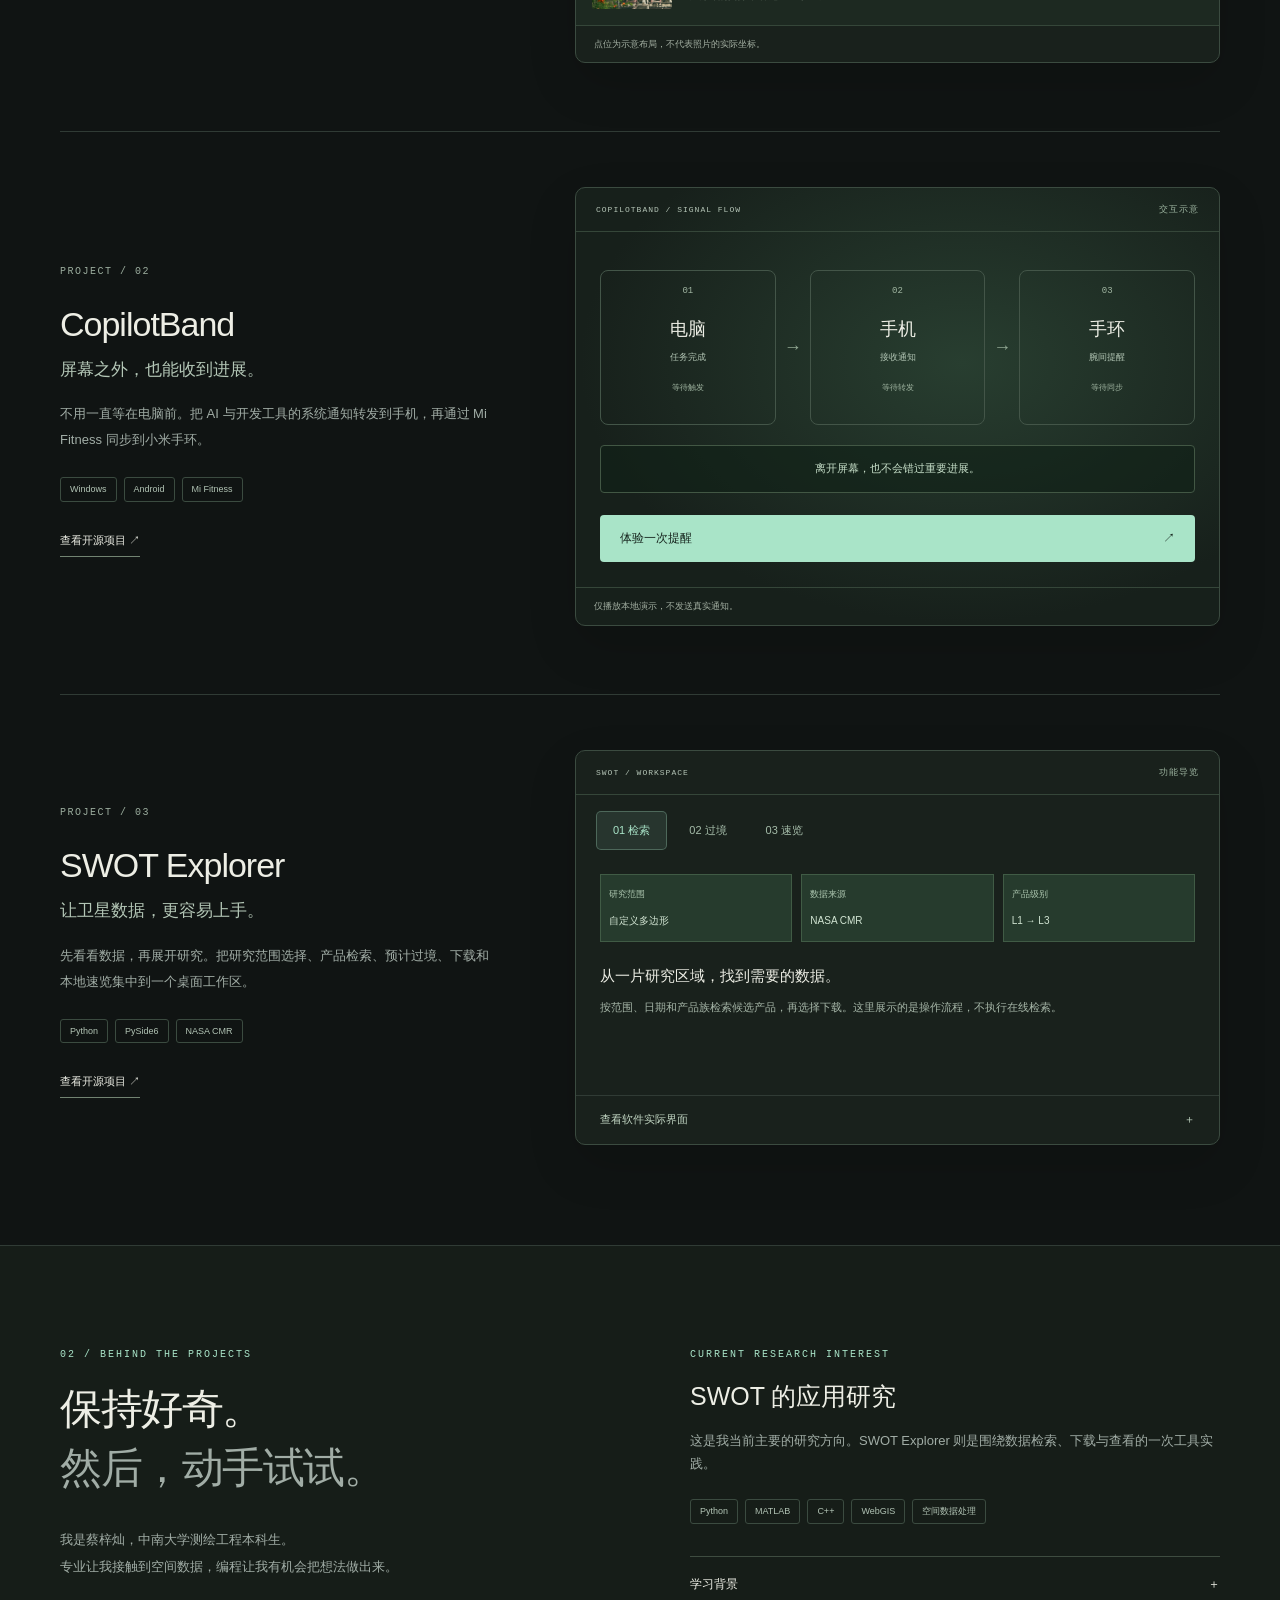
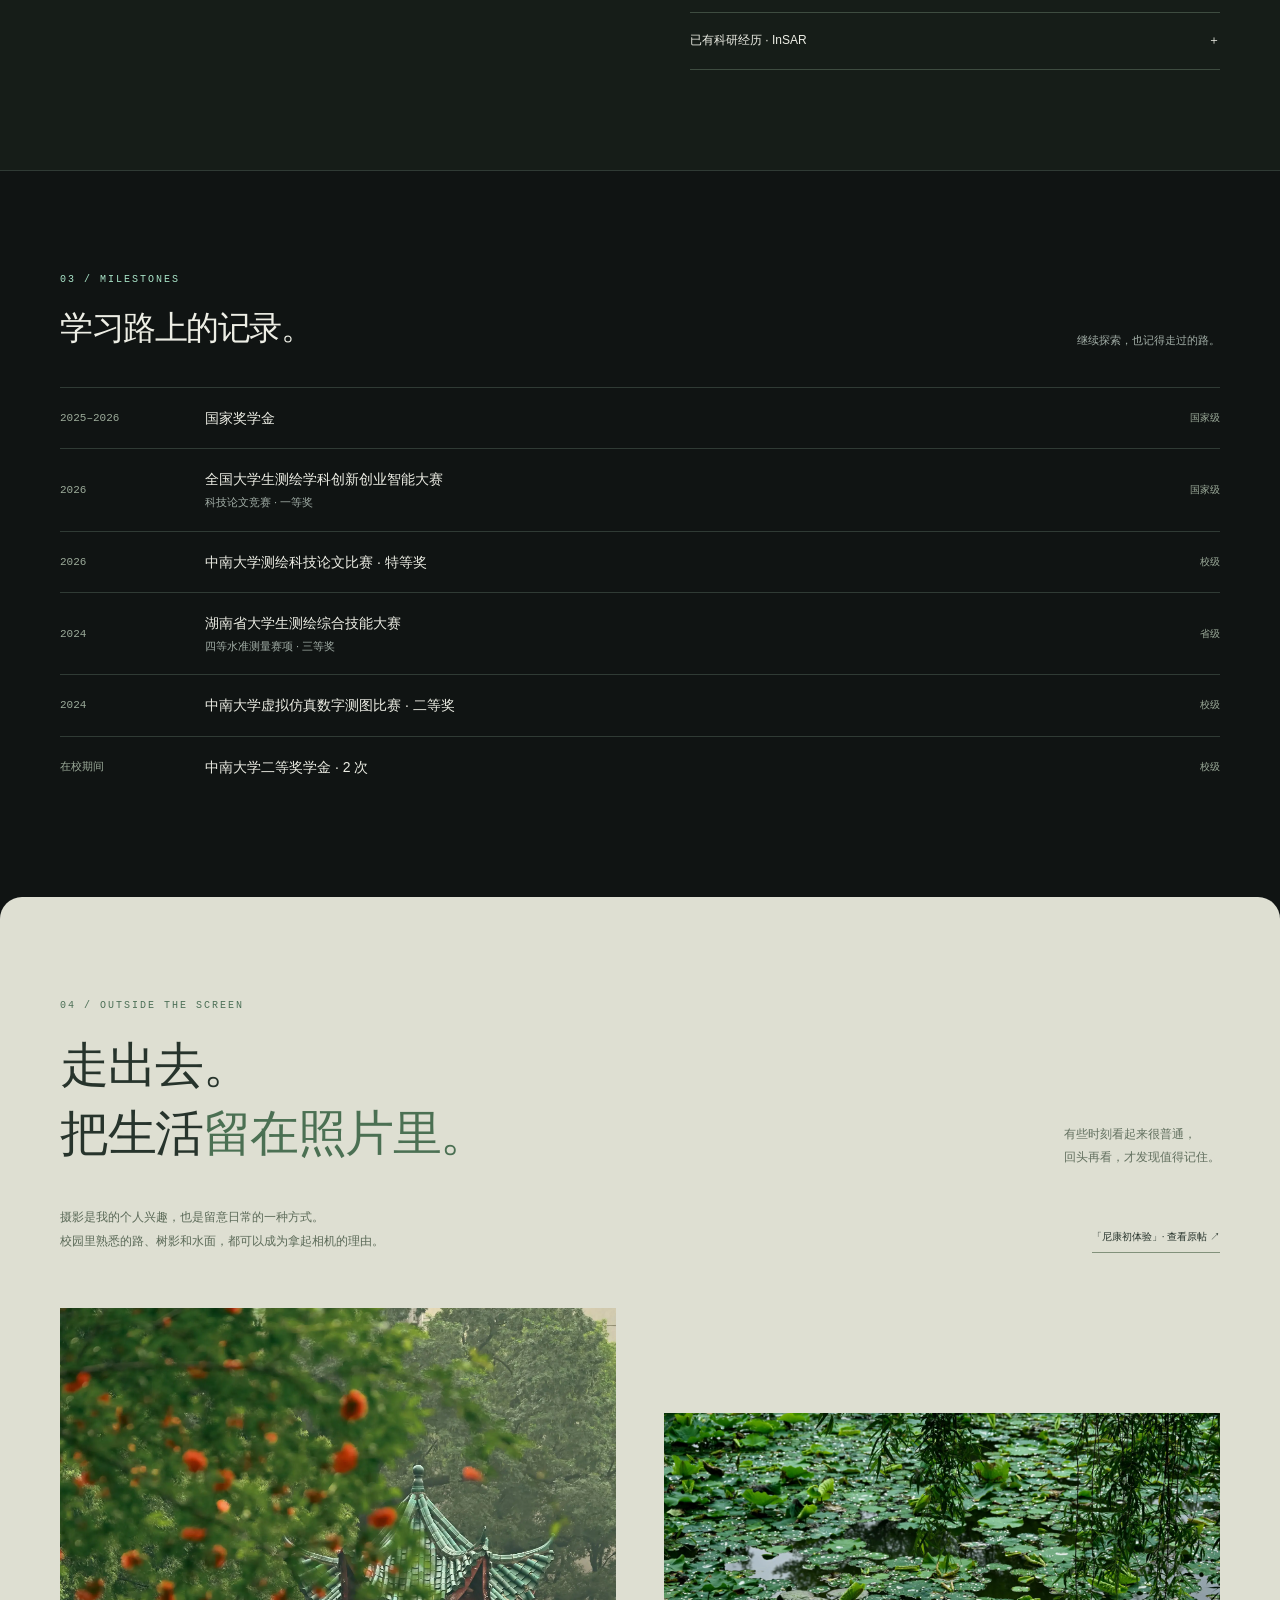
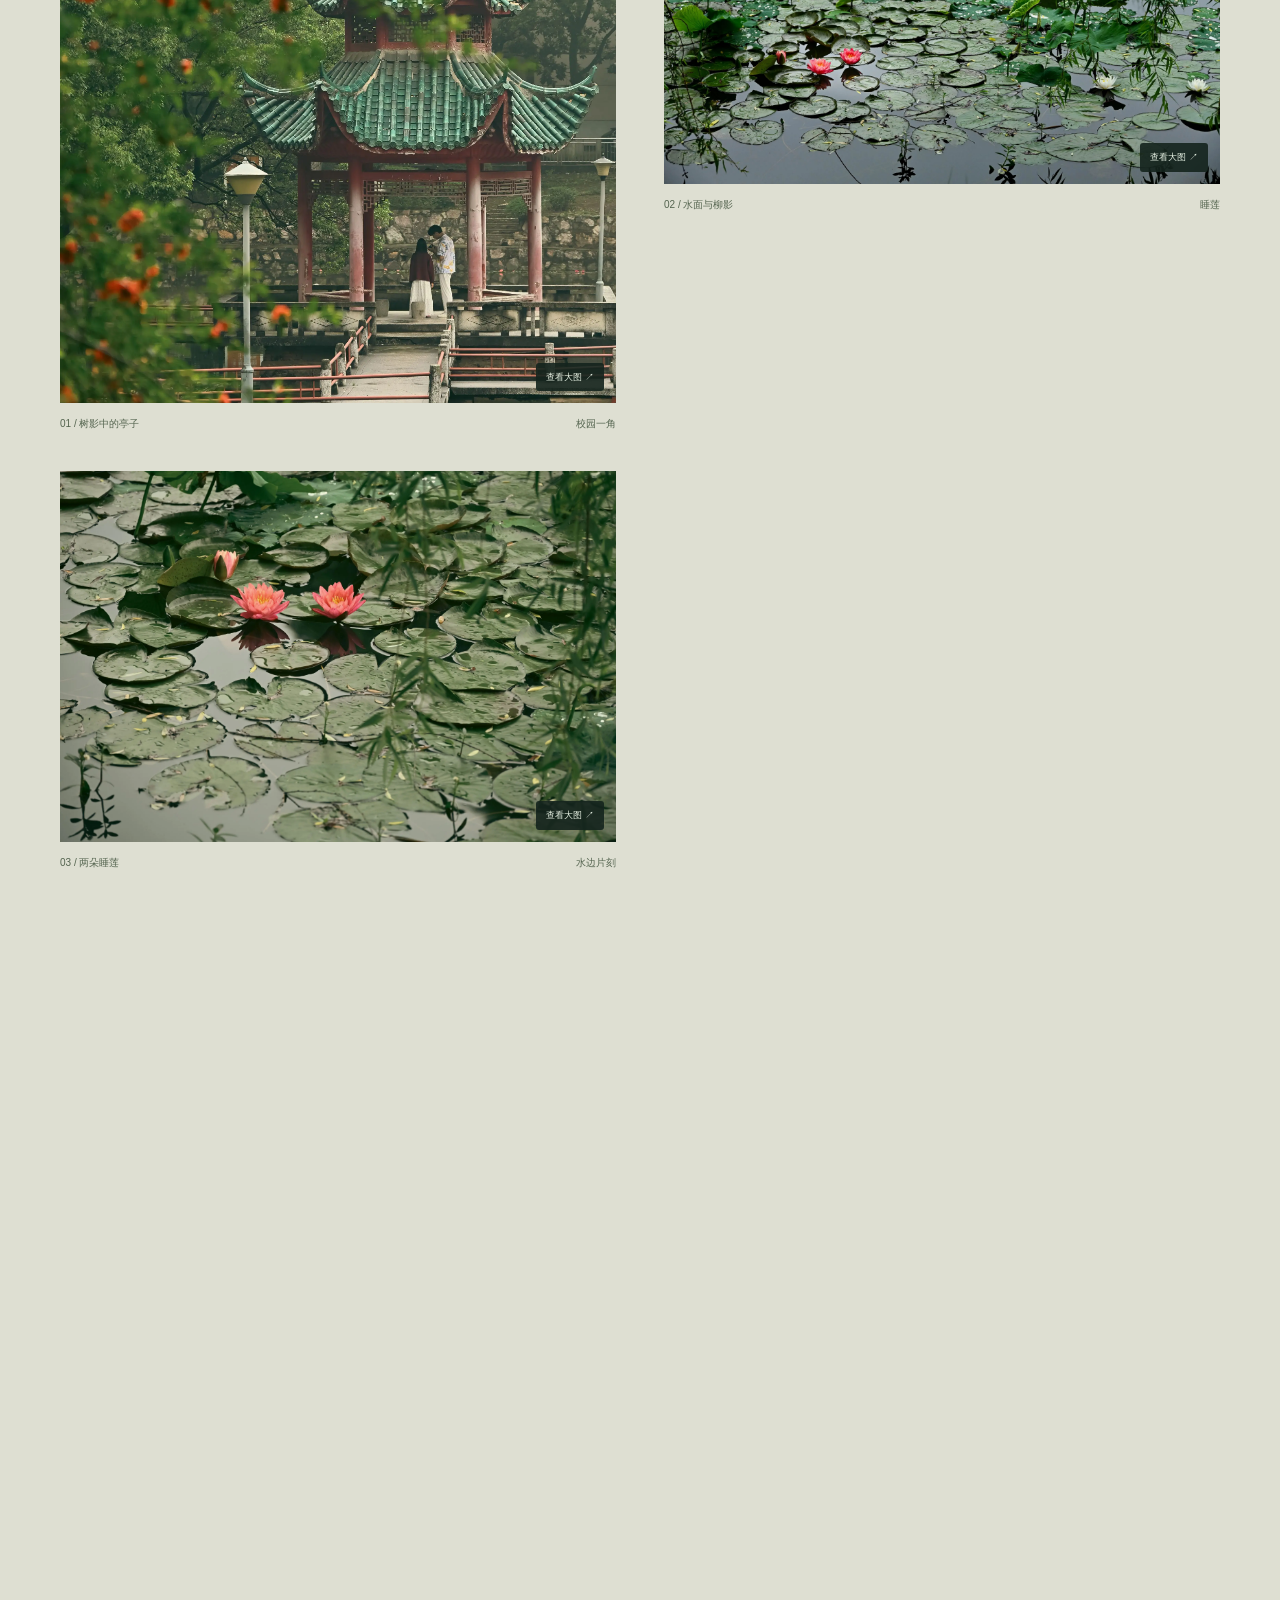
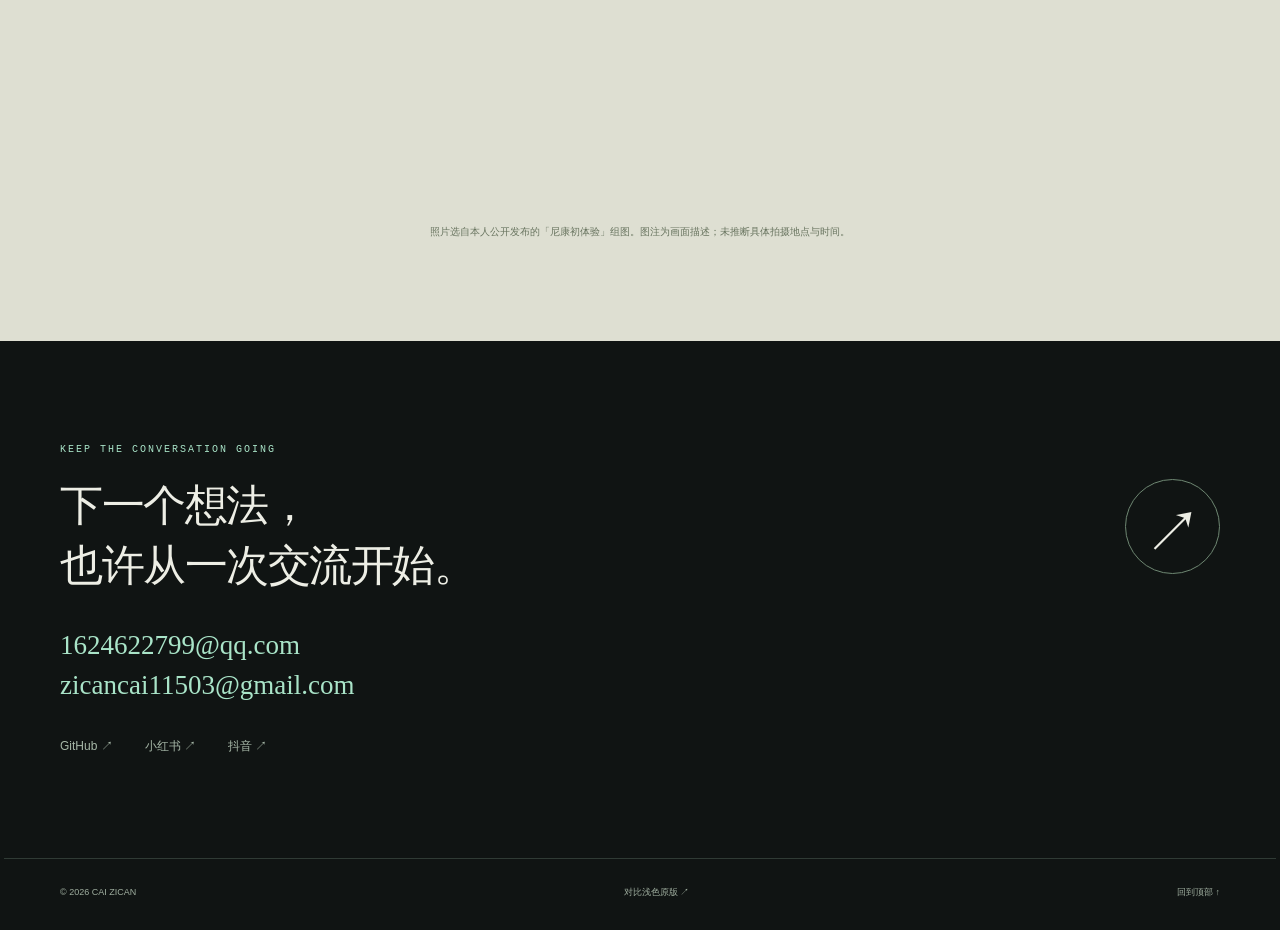
==== commit c4b053f4: "Add Gmail contact to both homepages" ====
--- a/index.html
+++ b/index.html
@@ -29,7 +29,7 @@
 <figure class="photo-item landscape reveal"><a href="photo-3.webp" class="photo-open" data-photo="2" aria-label="放大照片：两朵睡莲"><img src="photo-3.webp" alt="绿叶间的两朵粉色睡莲" width="3240" height="2160" loading="lazy"><span class="photo-zoom">查看大图 ↗</span></a><figcaption><span>03 / 两朵睡莲</span><span>水边片刻</span></figcaption></figure>
 <figure class="photo-item portrait reveal"><a href="photo-4.webp" class="photo-open" data-photo="3" aria-label="放大照片：一朵花的倒影"><img src="photo-4.webp" alt="睡莲、柳枝与水面的倒影" width="2160" height="3240" loading="lazy"><span class="photo-zoom">查看大图 ↗</span></a><figcaption><span>04 / 一朵花的倒影</span><span>日常细节</span></figcaption></figure>
 <figure class="photo-item wide reveal"><a href="photo-5.webp" class="photo-open" data-photo="4" aria-label="放大照片：绿叶之间"><img src="photo-5.webp" alt="绿色浮叶之间盛开的浅色睡莲" width="3240" height="2160" loading="lazy"><span class="photo-zoom">查看大图 ↗</span></a><figcaption><span>05 / 绿叶之间</span><span>摄影 / 蔡梓灿</span></figcaption></figure></div><p class="photo-credit">照片选自本人公开发布的「尼康初体验」组图。图注为画面描述；未推断具体拍摄地点与时间。</p></div></section>
-<section class="shell contact section" id="contact"><p class="eyebrow">KEEP THE CONVERSATION GOING</p><div class="contact-head"><h2>下一个想法，<br>也许从一次交流开始。</h2><a class="contact-arrow" href="mailto:1624622799@qq.com" aria-label="发送邮件给蔡梓灿">↗</a></div><a class="email" href="mailto:1624622799@qq.com">1624622799@qq.com</a><div class="social-links"><a href="https://github.com/Cai-ZiCan" target="_blank" rel="noopener noreferrer">GitHub ↗</a><a href="https://www.xiaohongshu.com/user/profile/64d9bc89000000000100ffc4" target="_blank" rel="noopener noreferrer">小红书 ↗</a><a href="https://www.douyin.com/user/MS4wLjABAAAAgTbsgI4i6gYciEA3skSuDMQubaynMPA5Y8vrwiQyVZCXJk9zfnZtE-lIKfRC1cLz" target="_blank" rel="noopener noreferrer">抖音 ↗</a></div></section>
+<section class="shell contact section" id="contact"><p class="eyebrow">KEEP THE CONVERSATION GOING</p><div class="contact-head"><h2>下一个想法，<br>也许从一次交流开始。</h2><a class="contact-arrow" href="mailto:1624622799@qq.com" aria-label="发送邮件给蔡梓灿">↗</a></div><a class="email" href="mailto:1624622799@qq.com">1624622799@qq.com</a><div><a class="email" style="margin-top:8px" href="mailto:zicancai11503@gmail.com">zicancai11503@gmail.com</a></div><div class="social-links"><a href="https://github.com/Cai-ZiCan" target="_blank" rel="noopener noreferrer">GitHub ↗</a><a href="https://www.xiaohongshu.com/user/profile/64d9bc89000000000100ffc4" target="_blank" rel="noopener noreferrer">小红书 ↗</a><a href="https://www.douyin.com/user/MS4wLjABAAAAgTbsgI4i6gYciEA3skSuDMQubaynMPA5Y8vrwiQyVZCXJk9zfnZtE-lIKfRC1cLz" target="_blank" rel="noopener noreferrer">抖音 ↗</a></div></section>
 </main><footer class="shell"><span>© 2026 CAI ZICAN</span><a href="light.html">对比浅色原版 ↗</a><a href="#home">回到顶部 ↑</a></footer>
 <dialog id="lightbox" aria-labelledby="lightbox-title"><div class="lightbox-top"><span id="lightbox-count" class="mono"></span><button id="lightbox-close" type="button" aria-label="关闭大图">关闭 ×</button></div><div class="lightbox-image-wrap"><img id="lightbox-image" alt=""><p id="lightbox-error" hidden>图片暂时无法加载，请查看原帖。</p></div><div class="lightbox-bottom"><button id="photo-prev" type="button" aria-label="上一张照片">← 上一张</button><div><h3 id="lightbox-title"></h3><a href="https://www.douyin.com/note/7641916467142757030" target="_blank" rel="noopener noreferrer">原帖出处 ↗</a></div><button id="photo-next" type="button" aria-label="下一张照片">下一张 →</button></div></dialog>
 <noscript><style>.swot-panel[hidden]{display:block!important}.swot-tabs,.map-controls,#notify-button{display:none}</style><p class="noscript-note">当前未启用 JavaScript，项目介绍仍可阅读，摄影作品可点击打开原图。</p></noscript>
